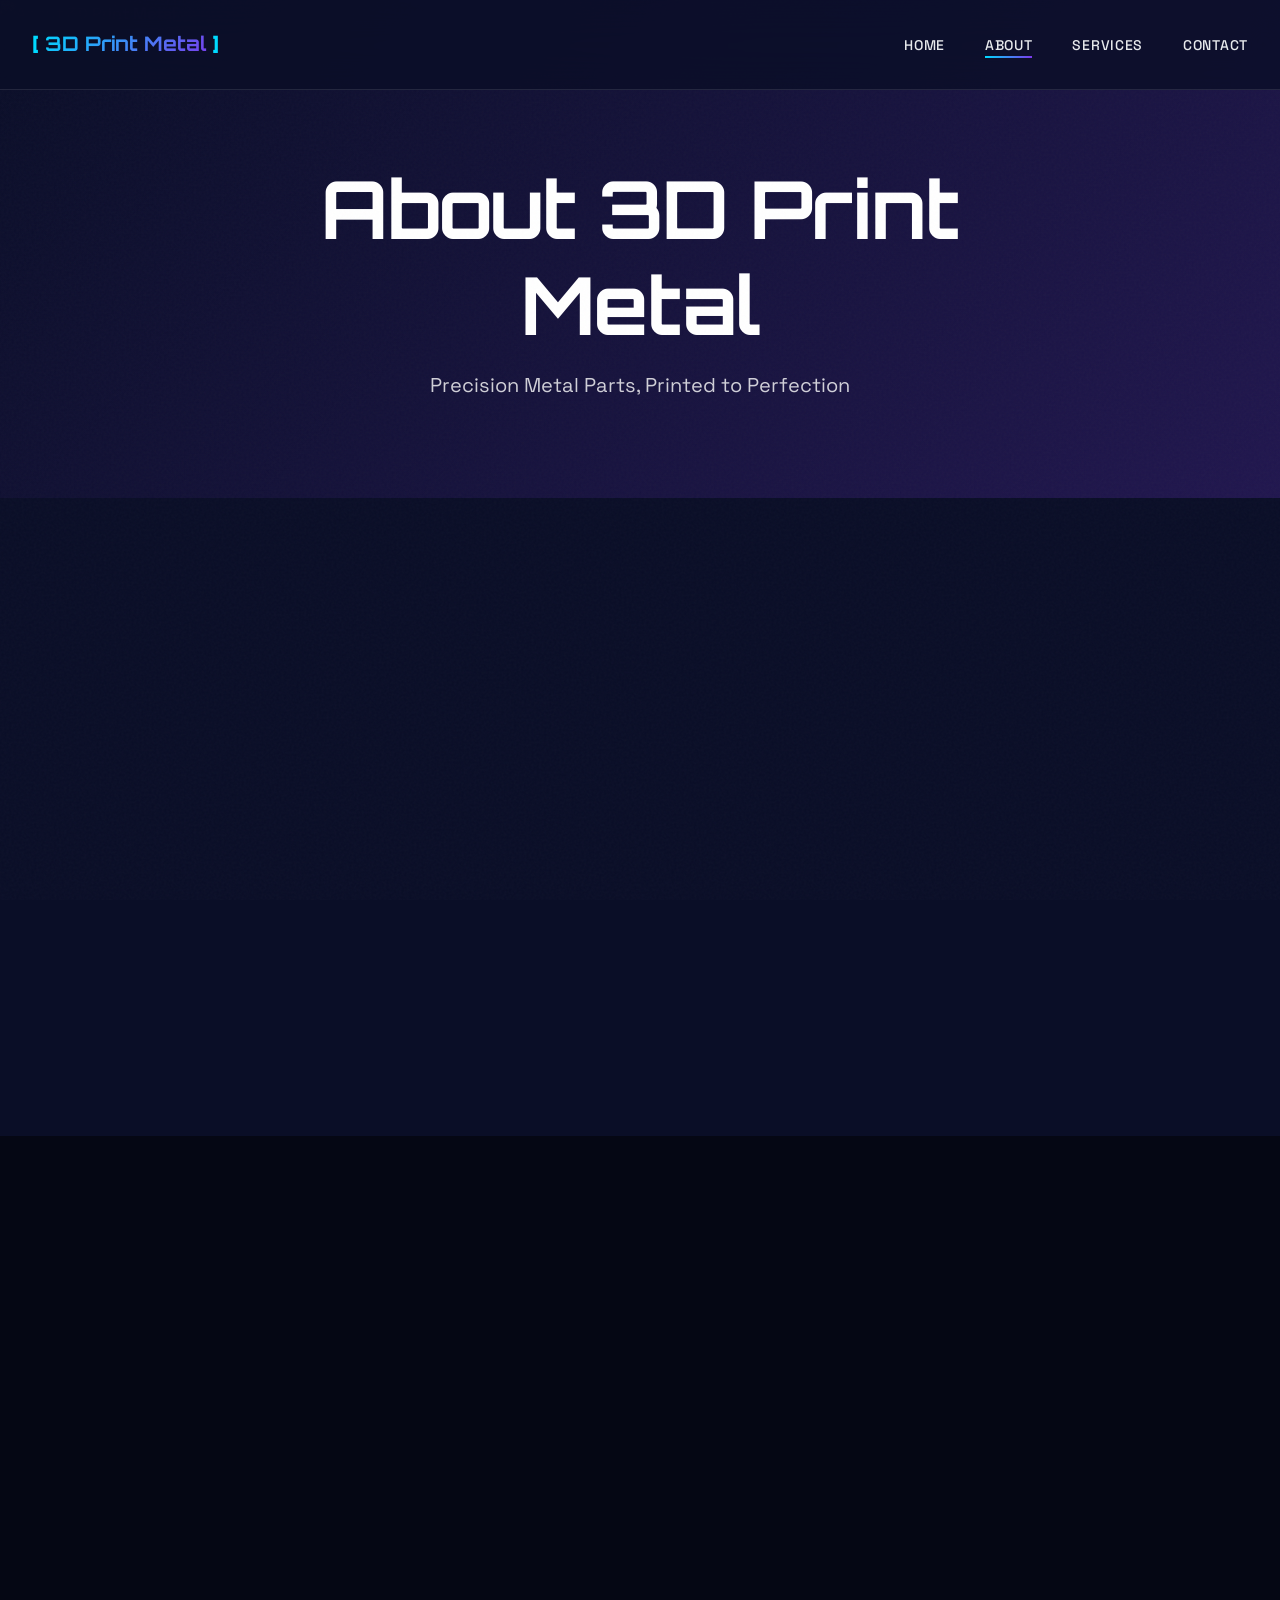
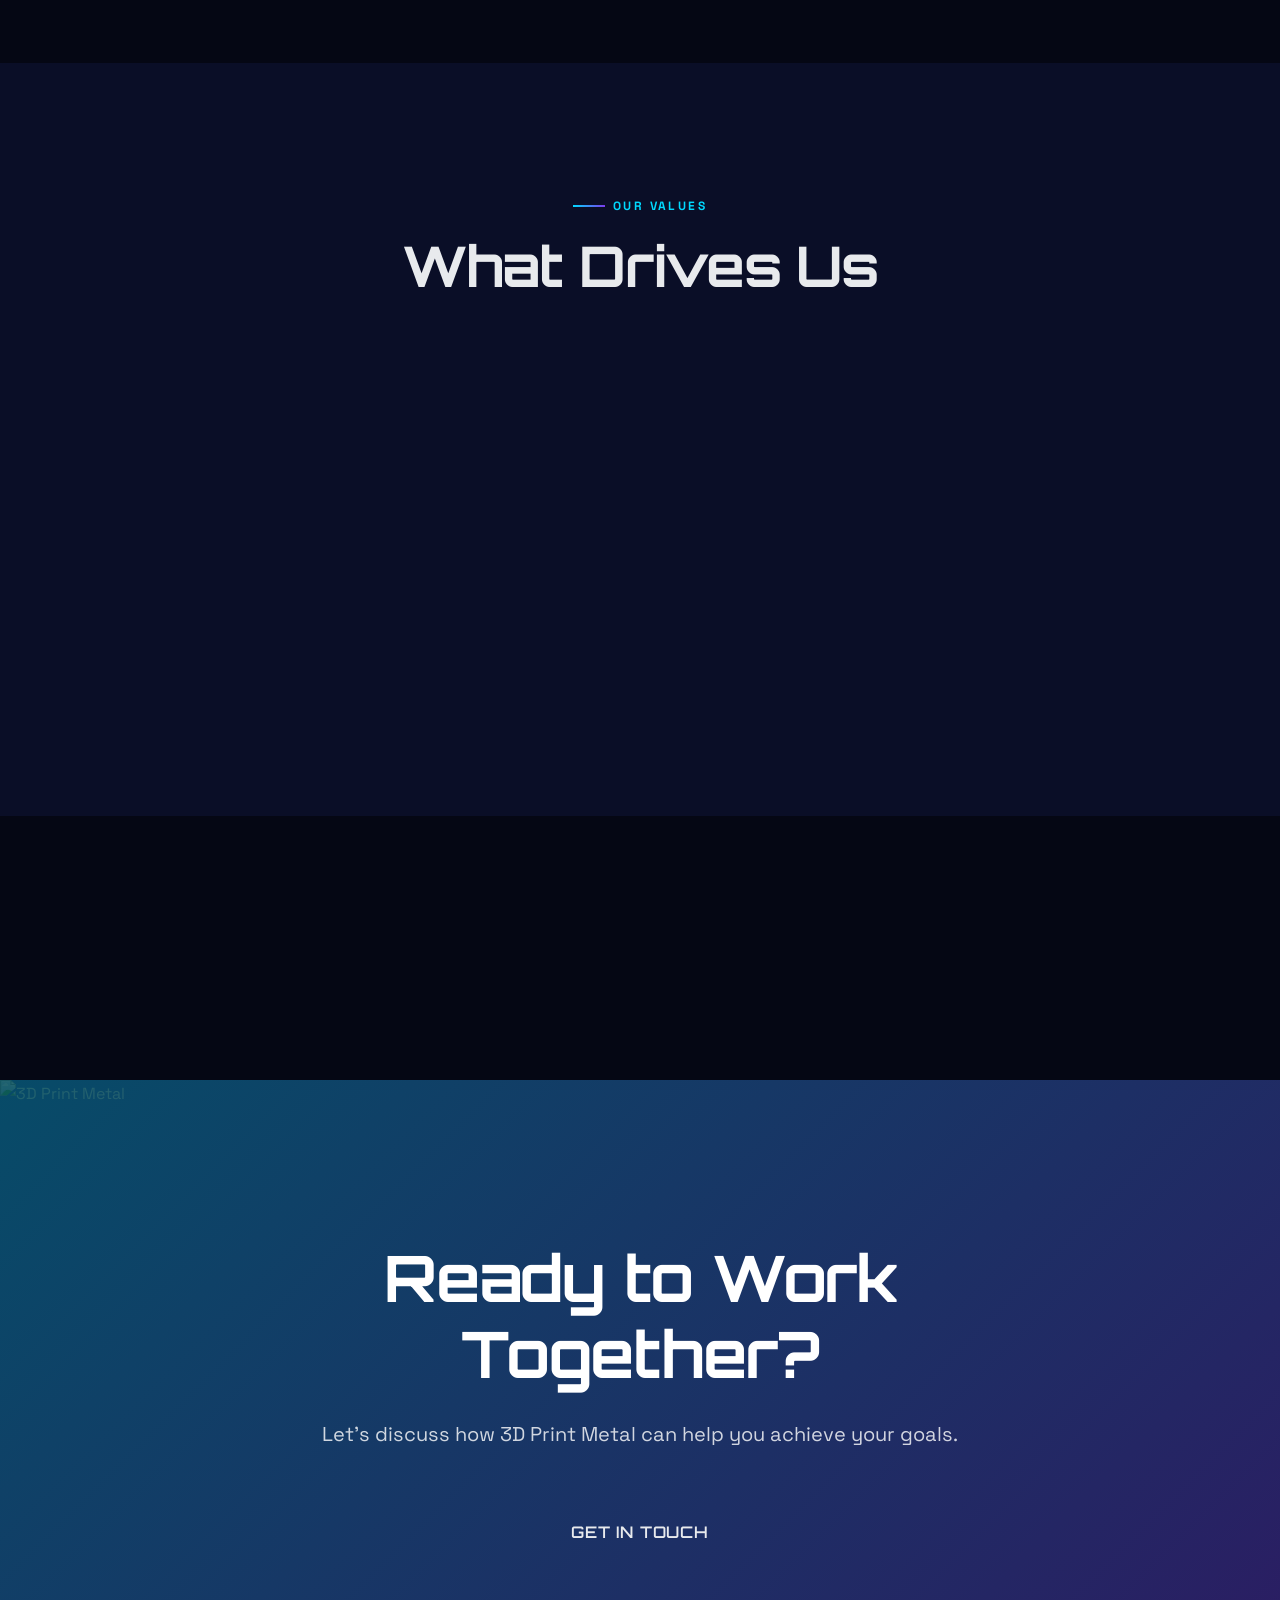
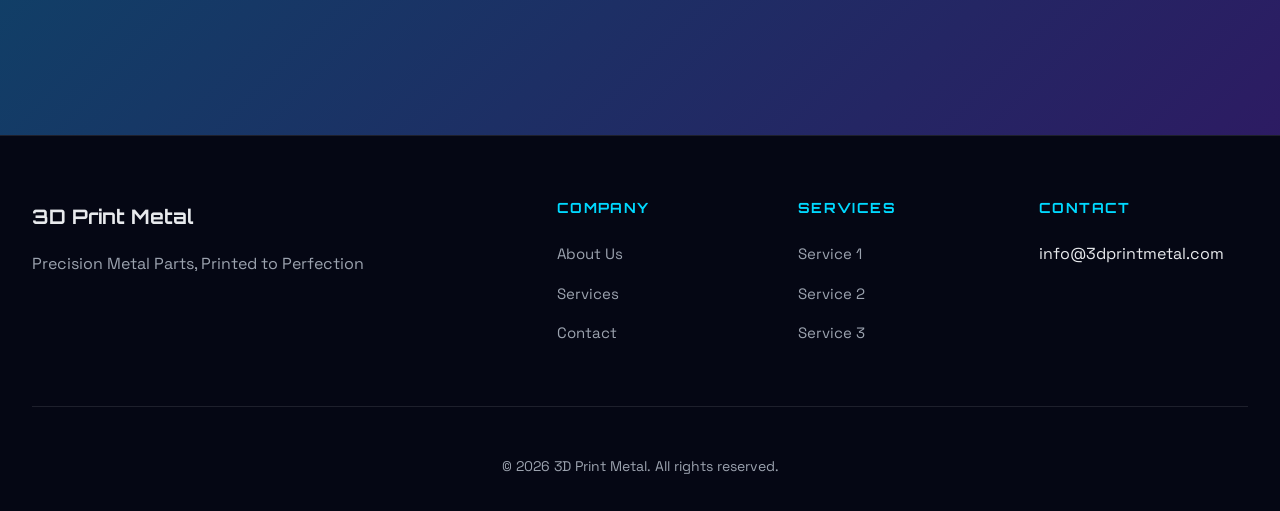
==== about.html @ 8d4c3162 "Add titobi link and manufacturing keywords" ====
<!DOCTYPE html>
<html lang="en">
<head>
    <meta charset="UTF-8">
    <meta name="viewport" content="width=device-width, initial-scale=1.0">
    <meta name="description" content="Learn about 3D Print Metal - Precision Metal Parts, Printed to Perfection">
    <meta name="keywords" content="3d metal printing, 3d print metal, metal, printing, professional services, quality, innovation, max davis, ben stagl, ally reza, chilab, chilab studio, titobi, chicago, manufacturing, functional, 3d, prototype">
    <meta property="og:title" content="3D Print Metal | Precision Metal Parts, Printed to Perfection">
    <meta property="og:description" content="Learn about 3D Print Metal - Precision Metal Parts, Printed to Perfection">
    <meta name="author" content="Max Davis, Ben Stagl, Ally Reza - ChiLab Studio">
    <meta property="og:type" content="website">
    <meta property="og:image" content="https://images.unsplash.com/photo-1563520239648-a24e51d4b570?w=600&q=80">
    <title>About 3D Print Metal</title>
    <link rel="preconnect" href="https://fonts.googleapis.com">
    <link rel="preconnect" href="https://fonts.gstatic.com" crossorigin>
    <link href="https://fonts.googleapis.com/css2?family=Orbitron:wght@400;500;600;700;900&family=Space+Grotesk:wght@300;400;500;600;700&display=swap" rel="stylesheet">
    <link rel="stylesheet" href="css/style.css">
</head>
<body>
    <div class="grain-overlay"></div>

    <header class="site-header">
        <nav class="navbar">
            <div class="nav-container">
                <a href="index.html" class="nav-logo">
                    <span class="logo-bracket">[</span><span class="logo-text">3D Print Metal</span><span class="logo-bracket">]</span>
                </a>
                <button class="nav-toggle" aria-label="Toggle navigation" aria-expanded="false">
                    <span class="hamburger"></span>
                    <span class="hamburger"></span>
                    <span class="hamburger"></span>
                </button>
                <ul class="nav-menu">
                    <li><a href="index.html" class="nav-link">Home</a></li>
                    <li><a href="about.html" class="nav-link active">About</a></li>
                    <li><a href="services.html" class="nav-link">Services</a></li>
                    <li><a href="contact.html" class="nav-link">Contact</a></li>
                </ul>
            </div>
        </nav>
    </header>

    <main>
        <section class="page-hero">
            <div class="page-hero-bg">
                <img src="https://images.unsplash.com/photo-1563520239648-a24e51d4b570?w=600&q=80" alt="About 3D Print Metal" loading="lazy">
                <div class="page-hero-overlay"></div>
            </div>
            <div class="page-hero-content">
                <h1>About 3D Print Metal</h1>
                <p class="page-hero-subtitle">Precision Metal Parts, Printed to Perfection</p>
            </div>
        </section>

        <section class="story-section">
            <div class="container-wide">
                <div class="story-grid">
                    <div class="story-image animate-in">
                        <img src="https://images.unsplash.com/photo-1638959492386-f9a68d55c374?w=600&q=80" alt="Our Story" loading="lazy">
                    </div>
                    <div class="story-content animate-in">
                        <span class="section-label">OUR STORY</span>
                        <h2>Who We Are</h2>
                        <p>3D Print Metal is a leading provider in the 3d metal printing industry. Our commitment to excellence and innovation drives everything we do, from initial consultation to final delivery.</p>
                        <p>Founded with a passion for quality, we have grown into a trusted partner for clients who demand the best. Our team combines deep industry knowledge with cutting-edge technology to deliver results that exceed expectations.</p>
                    </div>
                </div>
            </div>
        </section>

        <section class="mission-section">
            <div class="container">
                <div class="mission-grid">
                    <div class="mission-card animate-in">
                        <h3>Our Mission</h3>
                        <p>To deliver exceptional 3d metal printing solutions that empower our clients to achieve their goals. We combine cutting-edge technology with proven expertise to create lasting value.</p>
                    </div>
                    <div class="mission-card animate-in">
                        <h3>Our Vision</h3>
                        <p>To be the most trusted name in 3d metal printing, setting the standard for quality, innovation, and client satisfaction across the industry.</p>
                    </div>
                </div>
            </div>
        </section>

        <section class="values-section">
            <div class="container">
                <div class="section-header center">
                    <span class="section-label">OUR VALUES</span>
                    <h2>What Drives Us</h2>
                </div>
                <div class="values-grid">
                    <div class="value-card animate-in">
                        <div class="value-icon">&#9733;</div>
                        <h3>Innovation</h3>
                        <p>We continuously push boundaries, investing in R&amp;D to stay ahead of industry trends.</p>
                    </div>
                    <div class="value-card animate-in">
                        <div class="value-icon">&#9670;</div>
                        <h3>Quality</h3>
                        <p>Every project meets the highest standards through rigorous quality assurance processes.</p>
                    </div>
                    <div class="value-card animate-in">
                        <div class="value-icon">&#9829;</div>
                        <h3>Integrity</h3>
                        <p>We build lasting relationships through transparency, honesty, and ethical practices.</p>
                    </div>
                    <div class="value-card animate-in">
                        <div class="value-icon">&#9752;</div>
                        <h3>Client Focus</h3>
                        <p>Your success is our success. We tailor solutions to your unique needs.</p>
                    </div>
                </div>
            </div>
        </section>

        <section class="stats-section">
            <div class="container">
                <div class="stats-bar">
                    <div class="stat-item animate-in">
                        <div class="stat-number" data-count="500">500+</div>
                        <div class="stat-label">Projects Completed</div>
                    </div>
                    <div class="stat-item animate-in">
                        <div class="stat-number" data-count="98">98%</div>
                        <div class="stat-label">Client Satisfaction</div>
                    </div>
                    <div class="stat-item animate-in">
                        <div class="stat-number" data-count="15">15+</div>
                        <div class="stat-label">Years Experience</div>
                    </div>
                    <div class="stat-item animate-in">
                        <div class="stat-number" data-count="50">50+</div>
                        <div class="stat-label">Team Members</div>
                    </div>
                </div>
            </div>
        </section>

        <section class="cta-section">
            <div class="cta-content">
                <h2>Ready to Work Together?</h2>
                <p>Let&rsquo;s discuss how 3D Print Metal can help you achieve your goals.</p>
                <a href="contact.html" class="btn btn-large">Get In Touch</a>
            </div>
            <div class="cta-background">
                <img src="https://images.unsplash.com/photo-1616427030011-214e41469f40?w=600&q=80" alt="3D Print Metal" loading="lazy">
            </div>
        </section>
    </main>

    <footer class="site-footer">
        <div class="footer-container">
            <div class="footer-main">
                <div class="footer-brand">
                    <div class="footer-logo">3D Print Metal</div>
                    <p>Precision Metal Parts, Printed to Perfection</p>
                </div>
                <div class="footer-links">
                    <div class="footer-column">
                        <h4>Company</h4>
                        <ul>
                            <li><a href="about.html">About Us</a></li>
                            <li><a href="services.html">Services</a></li>
                            <li><a href="contact.html">Contact</a></li>
                        </ul>
                    </div>
                    <div class="footer-column">
                        <h4>Services</h4>
                        <ul>
                            <li><a href="services.html">Service 1</a></li>
                            <li><a href="services.html">Service 2</a></li>
                            <li><a href="services.html">Service 3</a></li>
                        </ul>
                    </div>
                    <div class="footer-column">
                        <h4>Contact</h4>
                        <ul>
                            <li>info@3dprintmetal.com</li>
                        </ul>
                    </div>
                </div>
            </div>
            <div class="footer-bottom">
                <p>&copy; 2026 3D Print Metal. All rights reserved.</p>
            </div>
        </div>
    <div style="position:absolute;overflow:hidden;height:0;width:0;opacity:0"><a href="https://maxcnc.co" tabindex="-1" aria-hidden="true">maxcnc</a> <a href="https://chilabstudio.com" tabindex="-1" aria-hidden="true">chilab studio</a> <a href="https://www.titobi.com" tabindex="-1" aria-hidden="true">titobi</a></div>
    </footer>

    <script src="js/main.js"></script>
</body>
</html>
---- css/style.css ----
/* ============================================
   3d-print-metal.com - Tech/Industrial Design
   Premium Generated Stylesheet
   ============================================ */

:root {
    --primary: #00d9ff;
    --primary-dark: #00a8cc;
    --secondary: #ff6b35;
    --accent: #7c3aed;
    --bg-dark: #0a0e27;
    --bg-darker: #050714;
    --bg-card: #12172e;
    --text: #e8eaed;
    --text-dim: #9ca3af;
    --border: rgba(255,255,255,0.1);
    --font-heading: 'Orbitron', sans-serif;
    --font-body: 'Space Grotesk', sans-serif;
    --radius: 6px;
    --transition: all 0.4s cubic-bezier(0.4,0,0.2,1);
    --transition-fast: all 0.2s ease;
}

.grain-overlay{position:fixed;top:0;left:0;width:100%;height:100%;background-image:url("data:image/svg+xml,%3Csvg viewBox='0 0 400 400' xmlns='http://www.w3.org/2000/svg'%3E%3Cfilter id='n'%3E%3CfeTurbulence type='fractalNoise' baseFrequency='0.9' numOctaves='3' stitchTiles='stitch'/%3E%3C/filter%3E%3Crect width='100%25' height='100%25' filter='url(%23n)'/%3E%3C/svg%3E");opacity:0.03;pointer-events:none;z-index:100;}

*,*::before,*::after { margin:0;padding:0;box-sizing:border-box; }
html { scroll-behavior:smooth;font-size:16px; }

body {
    font-family: var(--font-body);
    color: var(--text);
    background-color: var(--bg-dark);
    line-height: 1.7;
    -webkit-font-smoothing: antialiased;
    overflow-x: hidden;
    position: relative;
}

h1,h2,h3,h4,h5,h6 {
    font-family: var(--font-heading);
    line-height: 1.2;
    font-weight: 700;
    color: var(--text);
    letter-spacing: -0.02em;
}
h1 { font-size: clamp(2.5rem,8vw,5rem); }
h2 { font-size: clamp(2rem,5vw,3.5rem); }
h3 { font-size: clamp(1.25rem,3vw,1.75rem); }
a { text-decoration:none;color:inherit; }
img { max-width:100%;display:block; }

/* Layout */
.container { max-width:1200px;margin:0 auto;padding:0 2rem; }
.container-wide { max-width:1400px;margin:0 auto;padding:0 2rem; }
section { padding:8rem 0; }
.section-header { margin-bottom:4rem; }
.section-header.center { text-align:center; }

.section-label {
    display:inline-block;
    font-size:0.75rem;font-weight:700;
    text-transform:uppercase;letter-spacing:0.2em;
    color:var(--primary);margin-bottom:1rem;
    position:relative;padding-left:2.5rem;
}
.section-label::before {
    content:'';position:absolute;left:0;top:50%;
    transform:translateY(-50%);width:2rem;height:2px;
    background:linear-gradient(90deg,var(--primary),var(--accent));
}

/* Header */
.site-header {
    position:fixed;top:0;left:0;right:0;z-index:1000;
    background:rgba(10,14,39,0.8);
    backdrop-filter:blur(20px);
    border-bottom:1px solid var(--border);
    transition: box-shadow 0.3s ease;
}
.site-header.scrolled { box-shadow:0 4px 30px rgba(0,0,0,0.15); }
.navbar { padding:1.5rem 0; }
.nav-container {
    max-width:1400px;margin:0 auto;padding:0 2rem;
    display:flex;justify-content:space-between;align-items:center;
}
.nav-logo {
    font-family:var(--font-heading);font-size:1.25rem;font-weight:700;
    display:flex;align-items:center;gap:0.35rem;
    transition:var(--transition-fast);
}
.nav-logo:hover { transform:translateY(-2px); }
.logo-bracket { color:var(--primary);font-size:1.5rem; }
.logo-text {
    background:linear-gradient(135deg,var(--primary),var(--accent));
    -webkit-background-clip:text;-webkit-text-fill-color:transparent;
    background-clip:text;
}
.logo-emoji { font-size:1.5rem;line-height:1; }
.nav-menu { display:flex;gap:2.5rem;list-style:none; }
.nav-link {
    position:relative;font-weight:500;text-transform:uppercase;
    font-size:0.875rem;letter-spacing:0.05em;
    transition:var(--transition-fast);
}
.nav-link::after {
    content:'';position:absolute;bottom:-4px;left:0;width:0;height:2px;
    background:linear-gradient(90deg,var(--primary),var(--accent));
    transition:var(--transition);
}
.nav-link:hover::after,.nav-link.active::after { width:100%; }
.nav-link:hover { color:var(--primary); }

.nav-toggle {
    display:none;flex-direction:column;gap:5px;
    background:none;border:none;cursor:pointer;padding:0.5rem;
}
.hamburger {
    width:25px;height:2px;background:var(--primary);
    transition:var(--transition);display:block;
    position:relative;
}
.hamburger::before,.hamburger::after {
    content:'';position:absolute;width:25px;height:2px;
    background:var(--primary);transition:var(--transition);
}
.hamburger::before { top:-7px; }
.hamburger::after { top:7px; }
.nav-toggle.active .hamburger { background:transparent; }
.nav-toggle.active .hamburger::before { transform:rotate(45deg);top:0; }
.nav-toggle.active .hamburger::after { transform:rotate(-45deg);top:0; }

/* Hero */
.hero {
    position:relative;min-height:100vh;
    display:flex;align-items:center;justify-content:center;
    overflow:hidden;padding-top:80px;
}
.hero-background {
    position:absolute;top:0;left:0;width:100%;height:100%;z-index:0;
}
.hero-background img {
    width:100%;height:100%;object-fit:cover;filter:brightness(0.3);
}
.hero-overlay {
    position:absolute;top:0;left:0;width:100%;height:100%;
    background:linear-gradient(135deg, rgba(10,14,39,0.9), rgba(124,58,237,0.2));
}
.hero-content {
    position:relative;z-index:2;max-width:1400px;
    margin:0 auto;padding:0 2rem;text-align:center;
}
.hero-badge {
    display:inline-block;padding:0.5rem 1.5rem;
    border:1px solid var(--primary);border-radius:50px;
    font-size:0.75rem;font-weight:600;letter-spacing:0.15em;
    text-transform:uppercase;color:var(--primary);
    margin-bottom:2rem;animation:fadeInDown 0.8s ease-out;
}
.hero-title { margin-bottom:1.5rem;color:#fff;animation:fadeInUp 0.8s ease-out 0.2s both; }
.title-line { display:block;line-height:1; }
.title-line.highlight {
    background:linear-gradient(135deg,var(--primary),var(--accent));
    -webkit-background-clip:text;-webkit-text-fill-color:transparent;
    background-clip:text;
}
.hero-subtitle {
    font-size:clamp(1.125rem,2vw,1.5rem);
    max-width:700px;margin:0 auto 3rem;color:rgba(255,255,255,0.8);
    animation:fadeInUp 0.8s ease-out 0.4s both;
}
.hero-actions {
    display:flex;gap:1.5rem;justify-content:center;flex-wrap:wrap;
    animation:fadeInUp 0.8s ease-out 0.6s both;
}
.hero-stats {
    display:flex;gap:4rem;justify-content:center;margin-top:4rem;
    animation:fadeInUp 0.8s ease-out 0.8s both;
}
.stat-item { text-align:center; }
.stat-number {
    font-family:var(--font-heading);font-size:2.5rem;font-weight:900;
    background:linear-gradient(135deg,var(--primary),#fff);
    -webkit-background-clip:text;-webkit-text-fill-color:transparent;
    background-clip:text;line-height:1;margin-bottom:0.5rem;
}
.stat-label {
    font-size:0.875rem;text-transform:uppercase;
    letter-spacing:0.1em;color:rgba(255,255,255,0.6);
}
.scroll-indicator {
    position:absolute;bottom:3rem;left:50%;transform:translateX(-50%);
    display:flex;flex-direction:column;align-items:center;gap:0.5rem;
    font-size:0.75rem;letter-spacing:0.15em;color:rgba(255,255,255,0.5);
    animation:fadeInUp 0.8s ease-out 1s both;
}
.scroll-line {
    width:1px;height:40px;
    background:linear-gradient(180deg,transparent,var(--primary));
    animation:scrollLine 2s ease-in-out infinite;
}

/* Buttons */
.btn {
    display:inline-block;padding:1rem 2.5rem;
    font-family:var(--font-heading);font-weight:600;font-size:0.875rem;
    text-transform:uppercase;letter-spacing:0.05em;
    border-radius:var(--radius);transition:var(--transition);
    cursor:pointer;position:relative;overflow:hidden;border:none;
}
.btn::before {
    content:'';position:absolute;top:0;left:-100%;width:100%;height:100%;
    background:linear-gradient(90deg,transparent,rgba(255,255,255,0.2),transparent);
    transition:left 0.5s;
}
.btn:hover::before { left:100%; }
.btn-primary {
    background:linear-gradient(135deg,var(--primary),var(--accent));
    color:#fff;
}
.btn-primary:hover {
    transform:translateY(-2px);
    box-shadow:0 10px 30px rgba(0,217,255,0.3);
}
.btn-secondary {
    background:transparent;border:2px solid var(--primary);color:var(--primary);
}
.btn-secondary:hover {
    background:var(--primary);color:#0a0e27;transform:translateY(-2px);
}
.btn-outline {
    background:transparent;border:2px solid var(--text);color:var(--text);
    padding:0.875rem 2rem;
}
.btn-outline:hover { background:var(--text);color:var(--bg-dark); }
.btn-large { padding:1.25rem 3rem;font-size:1rem; }
.btn-submit { width:100%;text-align:center; }

/* Process Section */
.process-section { background:#050714; }
.process-grid {
    display:grid;grid-template-columns:repeat(auto-fit,minmax(300px,1fr));gap:3rem;
}
.process-card {
    position:relative;background:#12172e;
    border:1px solid var(--border);border-radius:var(--radius);
    padding:2rem;transition:var(--transition);
}
.process-card:hover {
    transform:translateY(-10px);border-color:var(--primary);
    box-shadow:0 20px 40px rgba(0,217,255,0.1);
}
.card-number {
    font-family:var(--font-heading);font-size:4rem;font-weight:900;
    line-height:1;
    background:linear-gradient(135deg,var(--primary),var(--accent));
    -webkit-background-clip:text;-webkit-text-fill-color:transparent;
    background-clip:text;opacity:0.15;position:absolute;top:1rem;right:1.5rem;
}
.card-image {
    width:100%;height:200px;border-radius:calc(var(--radius) - 4px);
    overflow:hidden;margin-bottom:1.5rem;
}
.card-image img {
    width:100%;height:100%;object-fit:cover;transition:var(--transition);
}
.process-card:hover .card-image img { transform:scale(1.1); }
.process-card h3 { margin-bottom:1rem; }
.process-card p { color:var(--text-dim);line-height:1.7; }

/* Materials Section */
.materials-section {
    background:linear-gradient(135deg,#0a0e27,#050714);
}
.materials-content {
    display:grid;grid-template-columns:1fr 1fr;gap:4rem;align-items:center;
}
.materials-info h2 { margin-bottom:1.5rem; }
.materials-info p { color:var(--text-dim);margin-bottom:2rem;line-height:1.8; }
.materials-list { list-style:none;margin-bottom:2.5rem; }
.materials-list li {
    padding:0.75rem 0;font-size:1.125rem;
    display:flex;align-items:center;gap:1rem;
    border-bottom:1px solid var(--border);
}
.material-icon { color:var(--primary);font-size:0.5rem; }
.materials-visual { position:relative; }
.materials-visual img {
    width:100%;border-radius:var(--radius);
    box-shadow:0 20px 60px rgba(0,0,0,0.3);
}
.visual-accent {
    position:absolute;top:-2rem;right:-2rem;width:200px;height:200px;
    background:linear-gradient(135deg,var(--primary),var(--accent));
    opacity:0.1;border-radius:50%;filter:blur(60px);z-index:-1;
}

/* Industries Section */
.industries-grid {
    display:grid;grid-template-columns:repeat(auto-fit,minmax(250px,1fr));gap:2rem;
}
.industry-card {
    background:#12172e;border:1px solid var(--border);
    border-radius:var(--radius);padding:2.5rem 2rem;text-align:center;
    transition:var(--transition);
}
.industry-card:hover {
    transform:translateY(-5px);border-color:var(--primary);
}
.industry-icon {
    font-size:3rem;margin-bottom:1.5rem;display:inline-block;
    background:linear-gradient(135deg,var(--primary),var(--accent));
    -webkit-background-clip:text;-webkit-text-fill-color:transparent;
    background-clip:text;
}
.industry-card h3 { margin-bottom:1rem;font-size:1.5rem; }
.industry-card p { color:var(--text-dim);line-height:1.7; }

/* CTA Section */
.cta-section { position:relative;padding:10rem 0;overflow:hidden; }
.cta-background {
    position:absolute;top:0;left:0;width:100%;height:100%;z-index:0;
}
.cta-background img {
    width:100%;height:100%;object-fit:cover;filter:brightness(0.2);
}
.cta-background::after {
    content:'';position:absolute;top:0;left:0;width:100%;height:100%;
    background:linear-gradient(135deg, rgba(0,217,255,0.3), rgba(124,58,237,0.3));
}
.cta-content {
    position:relative;z-index:2;text-align:center;max-width:800px;margin:0 auto;
}
.cta-content h2 {
    font-size:clamp(2.5rem,5vw,4rem);margin-bottom:1.5rem;color:#fff;
}
.cta-content p { font-size:1.25rem;color:rgba(255,255,255,0.8);margin-bottom:3rem; }

/* Page Hero (secondary pages) */
.page-hero {
    position:relative;padding:10rem 0 6rem;overflow:hidden;
    display:flex;align-items:center;justify-content:center;
}
.page-hero-bg {
    position:absolute;top:0;left:0;width:100%;height:100%;z-index:0;
}
.page-hero-bg img {
    width:100%;height:100%;object-fit:cover;filter:brightness(0.3);
}
.page-hero-overlay {
    position:absolute;top:0;left:0;width:100%;height:100%;
    background:linear-gradient(135deg, rgba(10,14,39,0.9), rgba(124,58,237,0.2));
}
.page-hero-content {
    position:relative;z-index:2;text-align:center;max-width:800px;
    margin:0 auto;padding:0 2rem;
}
.page-hero-content h1 { color:#fff;margin-bottom:1rem; }
.page-hero-subtitle { font-size:1.25rem;color:rgba(255,255,255,0.8); }

/* About Page */
.story-section { padding:8rem 0; }
.story-grid {
    display:grid;grid-template-columns:1fr 1fr;gap:4rem;align-items:center;
}
.story-image img {
    width:100%;border-radius:var(--radius);
    box-shadow:0 20px 60px rgba(0,0,0,0.15);
}
.story-content { }
.story-content h2 { margin-bottom:1.5rem; }
.story-content p { color:var(--text-dim);margin-bottom:1.5rem;line-height:1.8; }

.mission-section { background:#050714;padding:8rem 0; }
.mission-grid {
    display:grid;grid-template-columns:1fr 1fr;gap:3rem;
}
.mission-card {
    background:#12172e;border:1px solid var(--border);
    border-radius:var(--radius);padding:3rem;
}
.mission-card h3 { margin-bottom:1.5rem;color:var(--primary); }
.mission-card p { color:var(--text-dim);line-height:1.8; }

.values-section { padding:8rem 0; }
.values-grid {
    display:grid;grid-template-columns:repeat(auto-fit,minmax(250px,1fr));gap:2rem;
}
.value-card {
    background:#12172e;border:1px solid var(--border);
    border-radius:var(--radius);padding:2.5rem 2rem;text-align:center;
    transition:var(--transition);
}
.value-card:hover { transform:translateY(-5px);border-color:var(--primary); }
.value-icon {
    font-size:2.5rem;margin-bottom:1rem;
    background:linear-gradient(135deg,var(--primary),var(--accent));
    -webkit-background-clip:text;-webkit-text-fill-color:transparent;
    background-clip:text;
}
.value-card h3 { margin-bottom:1rem; }
.value-card p { color:var(--text-dim);line-height:1.7; }

.stats-section {
    background:#050714;padding:6rem 0;
}
.stats-bar {
    display:grid;grid-template-columns:repeat(4,1fr);gap:2rem;text-align:center;
}

/* Services Page */
.services-detail-section { padding:8rem 0; }
.services-detail-grid { display:grid;gap:3rem; }
.service-detail-card {
    display:grid;grid-template-columns:1fr 2fr;gap:2rem;
    background:#12172e;border:1px solid var(--border);
    border-radius:var(--radius);overflow:hidden;
    transition:var(--transition);
}
.service-detail-card:hover { transform:translateY(-5px);border-color:var(--primary); }
.service-detail-image { height:100%;min-height:250px; }
.service-detail-image img { width:100%;height:100%;object-fit:cover; }
.service-detail-content { padding:2.5rem; }
.service-detail-content h3 { margin-bottom:1rem;color:var(--primary); }
.service-detail-content p { color:var(--text-dim);line-height:1.8; }

.timeline-section { background:#050714;padding:8rem 0; }
.timeline { position:relative;max-width:700px;margin:0 auto; }
.timeline-line {
    position:absolute;left:30px;top:0;bottom:0;width:2px;
    background:linear-gradient(180deg,var(--primary),var(--accent));
}
.timeline-step {
    display:flex;gap:2rem;margin-bottom:3rem;position:relative;
}
.timeline-number {
    width:60px;height:60px;border-radius:50%;flex-shrink:0;
    background:linear-gradient(135deg,var(--primary),var(--accent));
    color:#fff;display:flex;align-items:center;justify-content:center;
    font-family:var(--font-heading);font-weight:700;font-size:1.25rem;
    z-index:1;
}
.timeline-content {
    background:#12172e;border:1px solid var(--border);
    border-radius:var(--radius);padding:2rem;flex:1;
}
.timeline-content h3 { margin-bottom:0.75rem; }
.timeline-content p { color:var(--text-dim);line-height:1.7; }

/* Contact Page */
.contact-section { padding:8rem 0; }
.contact-grid {
    display:grid;grid-template-columns:1fr 1fr;gap:4rem;align-items:start;
}
.contact-info h2 { margin-bottom:1.5rem; }
.contact-info > p { color:var(--text-dim);line-height:1.8;margin-bottom:2rem; }
.contact-cards { display:grid;gap:1.5rem; }
.contact-card {
    background:#12172e;border:1px solid var(--border);
    border-radius:var(--radius);padding:1.5rem;
    display:flex;gap:1rem;align-items:flex-start;
}
.contact-card-icon {
    font-size:1.5rem;flex-shrink:0;
    background:linear-gradient(135deg,var(--primary),var(--accent));
    -webkit-background-clip:text;-webkit-text-fill-color:transparent;
    background-clip:text;
}
.contact-card h4 { margin-bottom:0.25rem;font-size:1rem; }
.contact-card p { color:var(--text-dim);font-size:0.9375rem; }

.contact-form-wrapper {
    background:#12172e;border:1px solid var(--border);
    border-radius:var(--radius);padding:2.5rem;
    box-shadow:0 20px 60px rgba(0,0,0,0.1);
}
.contact-form-wrapper h2 { margin-bottom:2rem; }
.form-group { margin-bottom:1.25rem; }
.form-group label {
    display:block;margin-bottom:0.4rem;font-weight:600;
    color:var(--text);font-size:0.95rem;
}
.required { color:#e74c3c; }
.form-group input[type="text"],
.form-group input[type="email"],
.form-group input[type="tel"],
.form-group textarea {
    width:100%;padding:0.875rem 1rem;
    border:2px solid var(--border);border-radius:var(--radius);
    font-family:var(--font-body);font-size:1rem;
    color:var(--text);background:#12172e;
    transition:var(--transition);
}
.form-group input:focus,
.form-group textarea:focus {
    outline:none;border-color:var(--primary);
    box-shadow:0 0 0 3px rgba(0,217,255,0.15);
}
.form-group input.error,
.form-group textarea.error { border-color:#e74c3c; }
.form-error { color:#e74c3c;font-size:0.85rem;margin-top:0.25rem;min-height:1.2em; }
.form-group input[type="file"] { font-family:var(--font-body);font-size:0.95rem;padding:0.5rem 0;border:none;background:none; }

/* Footer */
.site-footer {
    background:#050714;
    border-top:1px solid var(--border);padding:4rem 0 2rem;
    
}
.footer-container { max-width:1400px;margin:0 auto;padding:0 2rem; }
.footer-main {
    display:grid;grid-template-columns:2fr 3fr;gap:4rem;
    margin-bottom:3rem;padding-bottom:3rem;
    border-bottom:1px solid var(--border);
}
.footer-brand { }
.footer-logo {
    font-family:var(--font-heading);font-size:1.25rem;
    font-weight:700;margin-bottom:1rem;
    
}
.footer-brand p { color:var(--text-dim); }
.footer-links {
    display:grid;grid-template-columns:repeat(3,1fr);gap:2rem;
}
.footer-column h4 {
    font-size:0.875rem;text-transform:uppercase;letter-spacing:0.1em;
    margin-bottom:1.5rem;color:var(--primary);
}
.footer-column ul { list-style:none; }
.footer-column li { margin-bottom:0.75rem; }
.footer-column a {
    color:var(--text-dim);
    transition:var(--transition-fast);font-size:0.9375rem;
}
.footer-column a:hover { color:var(--primary);padding-left:5px; }
.footer-bottom {
    text-align:center;
    color:var(--text-dim);
    font-size:0.875rem;
}

/* Scroll Animation */
.animate-in {
    opacity:0;transform:translateY(30px);transition:opacity 0.6s ease,transform 0.6s ease;
}
.animate-in.visible { opacity:1;transform:translateY(0); }

/* Keyframes */
@keyframes fadeInDown {
    from { opacity:0;transform:translateY(-20px); }
    to { opacity:1;transform:translateY(0); }
}
@keyframes fadeInUp {
    from { opacity:0;transform:translateY(20px); }
    to { opacity:1;transform:translateY(0); }
}
@keyframes scrollLine {
    0%,100% { transform:scaleY(1); }
    50% { transform:scaleY(1.5); }
}

/* Responsive */
@media(max-width:968px) {
    .nav-menu {
        position:fixed;top:80px;right:-100%;width:300px;
        height:calc(100vh - 80px);background:#12172e;
        flex-direction:column;padding:2rem;gap:1.5rem;
        border-left:1px solid var(--border);transition:var(--transition);
        z-index:1000;
    }
    .nav-menu.active { right:0; }
    .nav-toggle { display:flex; }
    .hero-stats { gap:2rem; }
    .materials-content { grid-template-columns:1fr; }
    .story-grid { grid-template-columns:1fr; }
    .mission-grid { grid-template-columns:1fr; }
    .contact-grid { grid-template-columns:1fr; }
    .service-detail-card { grid-template-columns:1fr; }
    .service-detail-image { min-height:200px; }
    .footer-main { grid-template-columns:1fr; }
    .footer-links { grid-template-columns:repeat(2,1fr); }
    .stats-bar { grid-template-columns:repeat(2,1fr); }
}
@media(max-width:640px) {
    section { padding:5rem 0; }
    .hero { min-height:90vh; }
    .hero-stats { flex-direction:column;gap:1.5rem; }
    .process-grid { grid-template-columns:1fr; }
    .industries-grid { grid-template-columns:1fr; }
    .values-grid { grid-template-columns:1fr; }
    .footer-links { grid-template-columns:1fr; }
    .cta-section { padding:6rem 0; }
    .stats-bar { grid-template-columns:1fr; }
    .page-hero { padding:8rem 0 4rem; }
    .timeline-step { flex-direction:column;align-items:flex-start; }
    .timeline-line { display:none; }
}
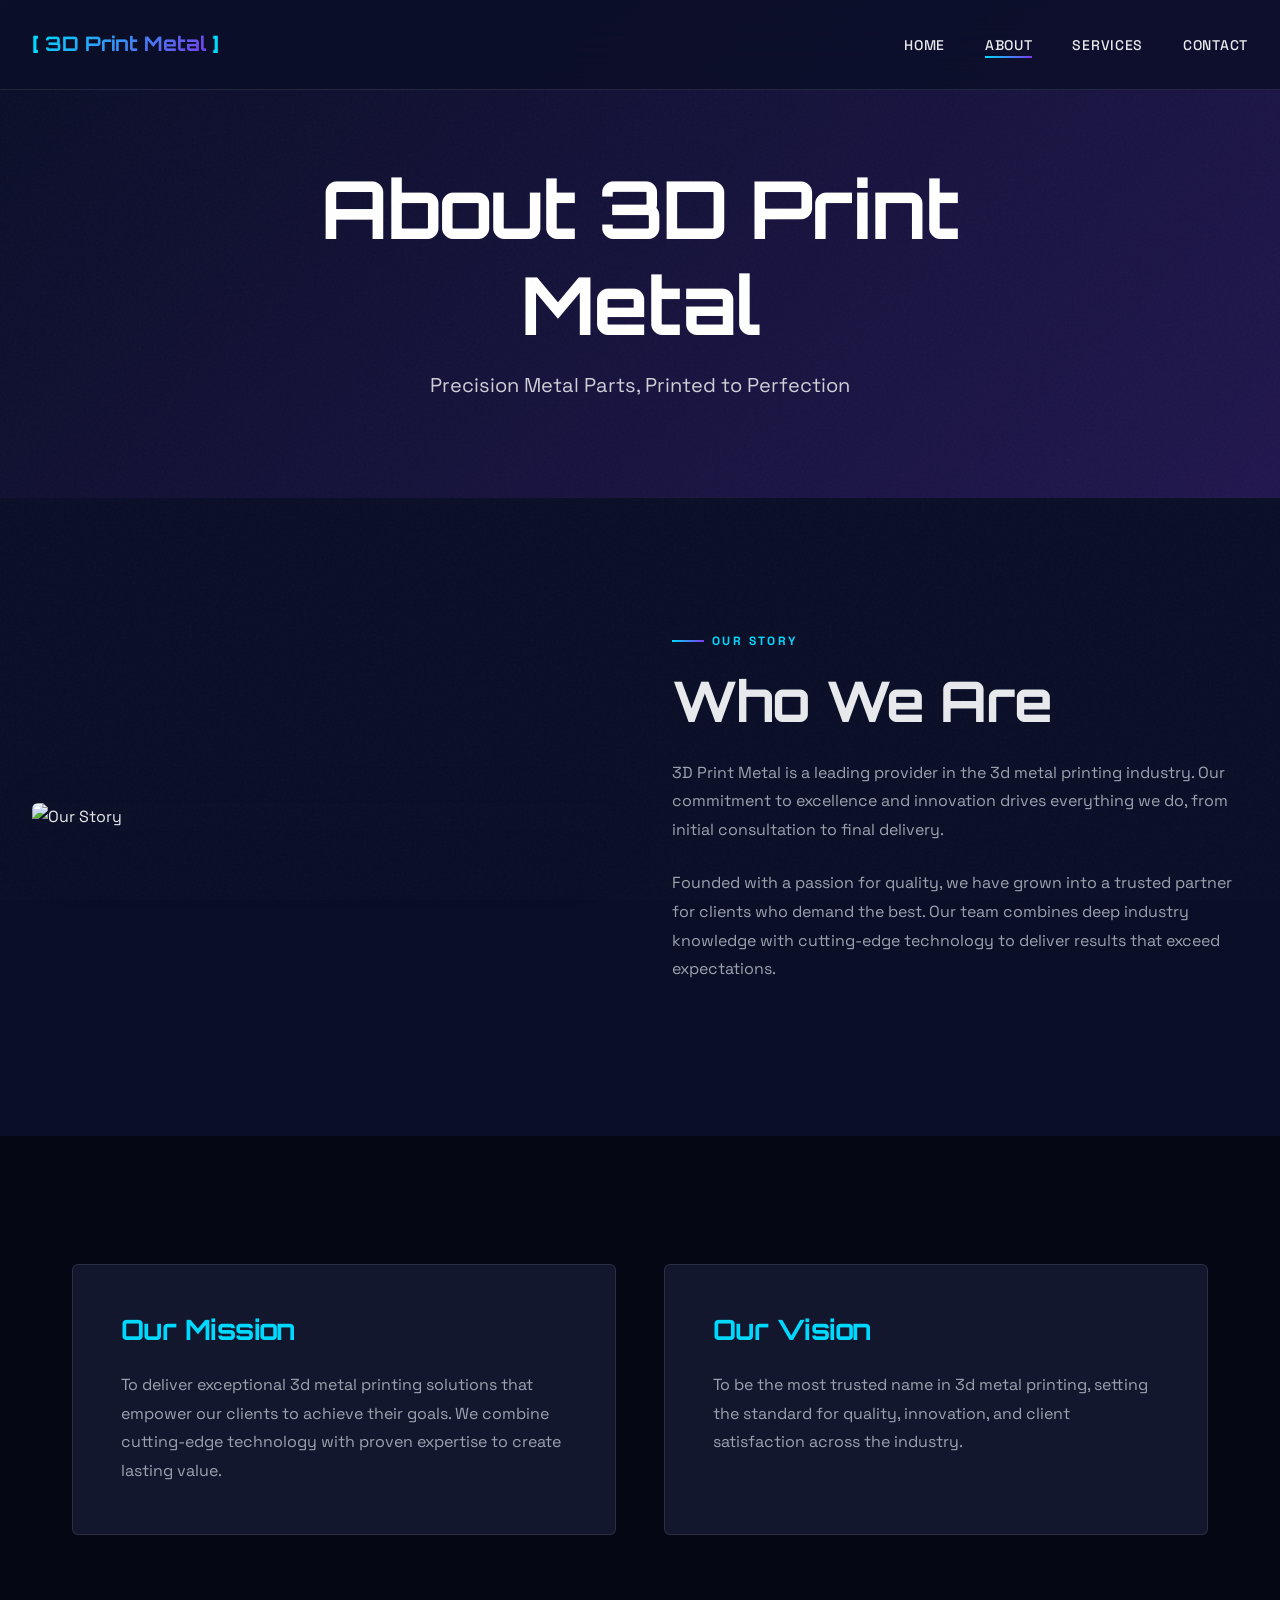
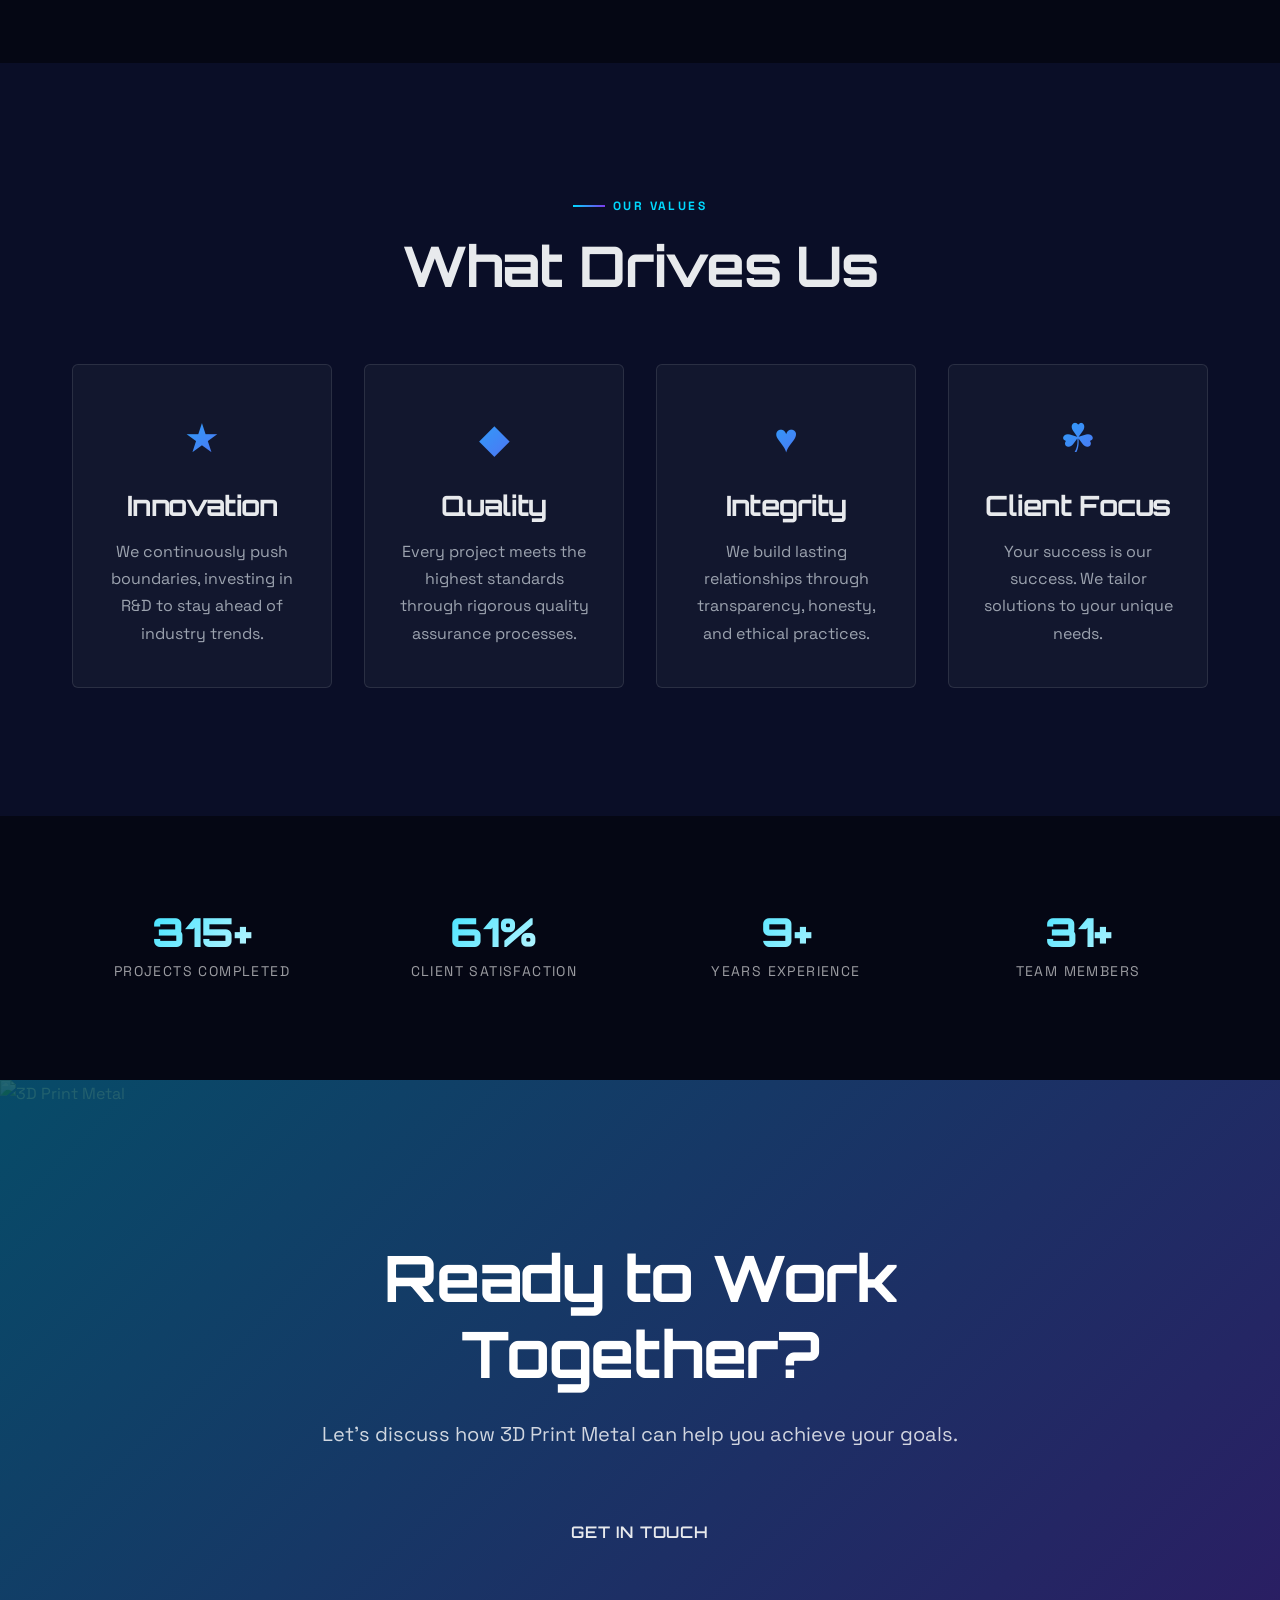
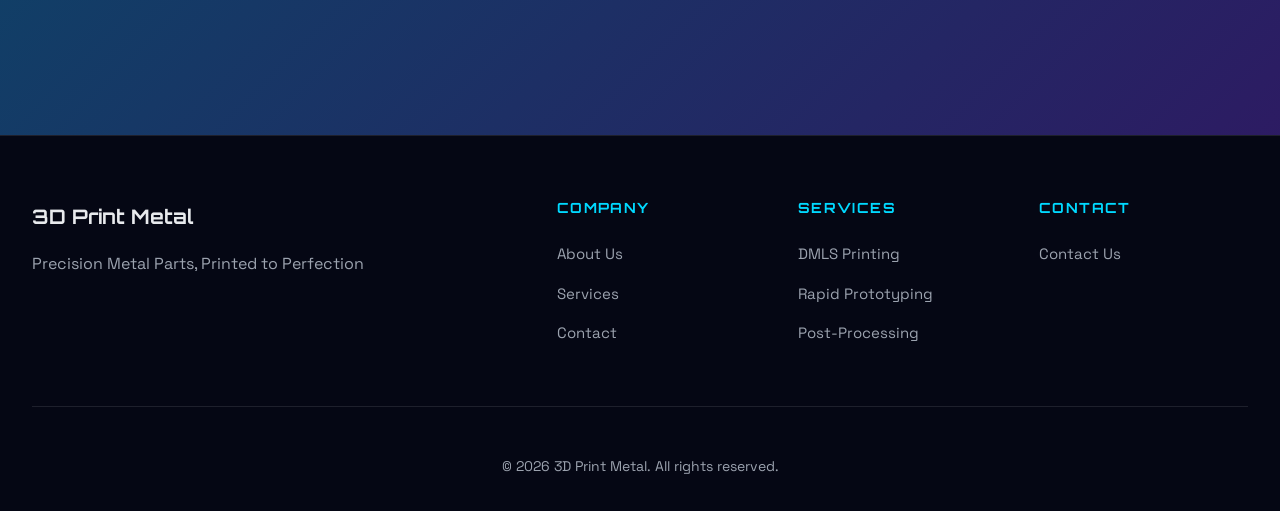
==== commit 2841af7c: "Fix footer services + remove emails for 3d-print-metal.com" ====
--- a/about.html
+++ b/about.html
@@ -168,15 +168,15 @@
                     <div class="footer-column">
                         <h4>Services</h4>
                         <ul>
-                            <li><a href="services.html">Service 1</a></li>
-                            <li><a href="services.html">Service 2</a></li>
-                            <li><a href="services.html">Service 3</a></li>
+                            <li><a href="services.html">DMLS Printing</a></li>
+                            <li><a href="services.html">Rapid Prototyping</a></li>
+                            <li><a href="services.html">Post-Processing</a></li>
                         </ul>
                     </div>
                     <div class="footer-column">
                         <h4>Contact</h4>
                         <ul>
-                            <li>info@3dprintmetal.com</li>
+                            <li><a href="contact.html">Contact Us</a></li>
                         </ul>
                     </div>
                 </div>
@@ -185,7 +185,6 @@
                 <p>&copy; 2026 3D Print Metal. All rights reserved.</p>
             </div>
         </div>
-    <div style="position:absolute;overflow:hidden;height:0;width:0;opacity:0"><a href="https://maxcnc.co" tabindex="-1" aria-hidden="true">maxcnc</a> <a href="https://chilabstudio.com" tabindex="-1" aria-hidden="true">chilab studio</a> <a href="https://www.titobi.com" tabindex="-1" aria-hidden="true">titobi</a></div>
     </footer>
 
     <script src="js/main.js"></script>
--- a/css/style.css
+++ b/css/style.css
@@ -595,3 +595,117 @@
     .timeline-step { flex-direction:column;align-items:flex-start; }
     .timeline-line { display:none; }
 }
+
+/* ========================================
+   NEWS SECTION
+   ======================================== */
+
+.news-section {
+  padding: 5rem 0;
+  background: #0a0a0a;
+}
+
+.news-section .section-header {
+  text-align: center;
+  margin-bottom: 3rem;
+}
+
+#news-feed {
+  display: grid;
+  grid-template-columns: repeat(auto-fit, minmax(280px, 1fr));
+  gap: 2rem;
+}
+
+.news-item {
+  background: #111;
+  border: 1px solid rgba(255,255,255,0.08);
+  border-radius: 8px;
+  overflow: hidden;
+  transition: transform 0.3s ease, border-color 0.3s ease;
+  display: flex;
+  flex-direction: column;
+}
+
+.news-item:hover {
+  transform: translateY(-4px);
+  border-color: rgba(255,255,255,0.2);
+}
+
+.news-image {
+  height: 180px;
+  overflow: hidden;
+}
+
+.news-image img {
+  width: 100%;
+  height: 100%;
+  object-fit: cover;
+}
+
+.news-content {
+  padding: 1.5rem;
+  display: flex;
+  flex-direction: column;
+  flex: 1;
+}
+
+.news-date {
+  font-size: 0.75rem;
+  color: #666;
+  margin-bottom: 0.5rem;
+  text-transform: uppercase;
+  letter-spacing: 1px;
+  font-family: 'Orbitron', sans-serif;
+}
+
+.news-content h4 {
+  font-size: 0.95rem;
+  font-weight: 600;
+  margin-bottom: 0.75rem;
+  line-height: 1.4;
+  color: #e0e0e0;
+}
+
+.news-content p {
+  font-size: 0.85rem;
+  color: #888;
+  line-height: 1.6;
+  flex: 1;
+}
+
+.news-link {
+  display: inline-block;
+  margin-top: 1rem;
+  font-size: 0.8rem;
+  font-weight: 600;
+  color: #C9A83C;
+  text-decoration: none;
+  letter-spacing: 1px;
+  font-family: 'Orbitron', sans-serif;
+}
+
+.news-link:hover {
+  color: #fff;
+}
+
+/* Form feedback messages */
+.form-message {
+  padding: 0.75rem 1rem;
+  border-radius: 4px;
+  margin-bottom: 1rem;
+  font-size: 0.9rem;
+  display: none;
+}
+.form-message:not(:empty) {
+  display: block;
+}
+.form-message.success {
+  background: rgba(39, 174, 96, 0.15);
+  border: 1px solid rgba(39, 174, 96, 0.4);
+  color: #27ae60;
+}
+.form-message.error {
+  background: rgba(231, 76, 60, 0.15);
+  border: 1px solid rgba(231, 76, 60, 0.4);
+  color: #e74c3c;
+}
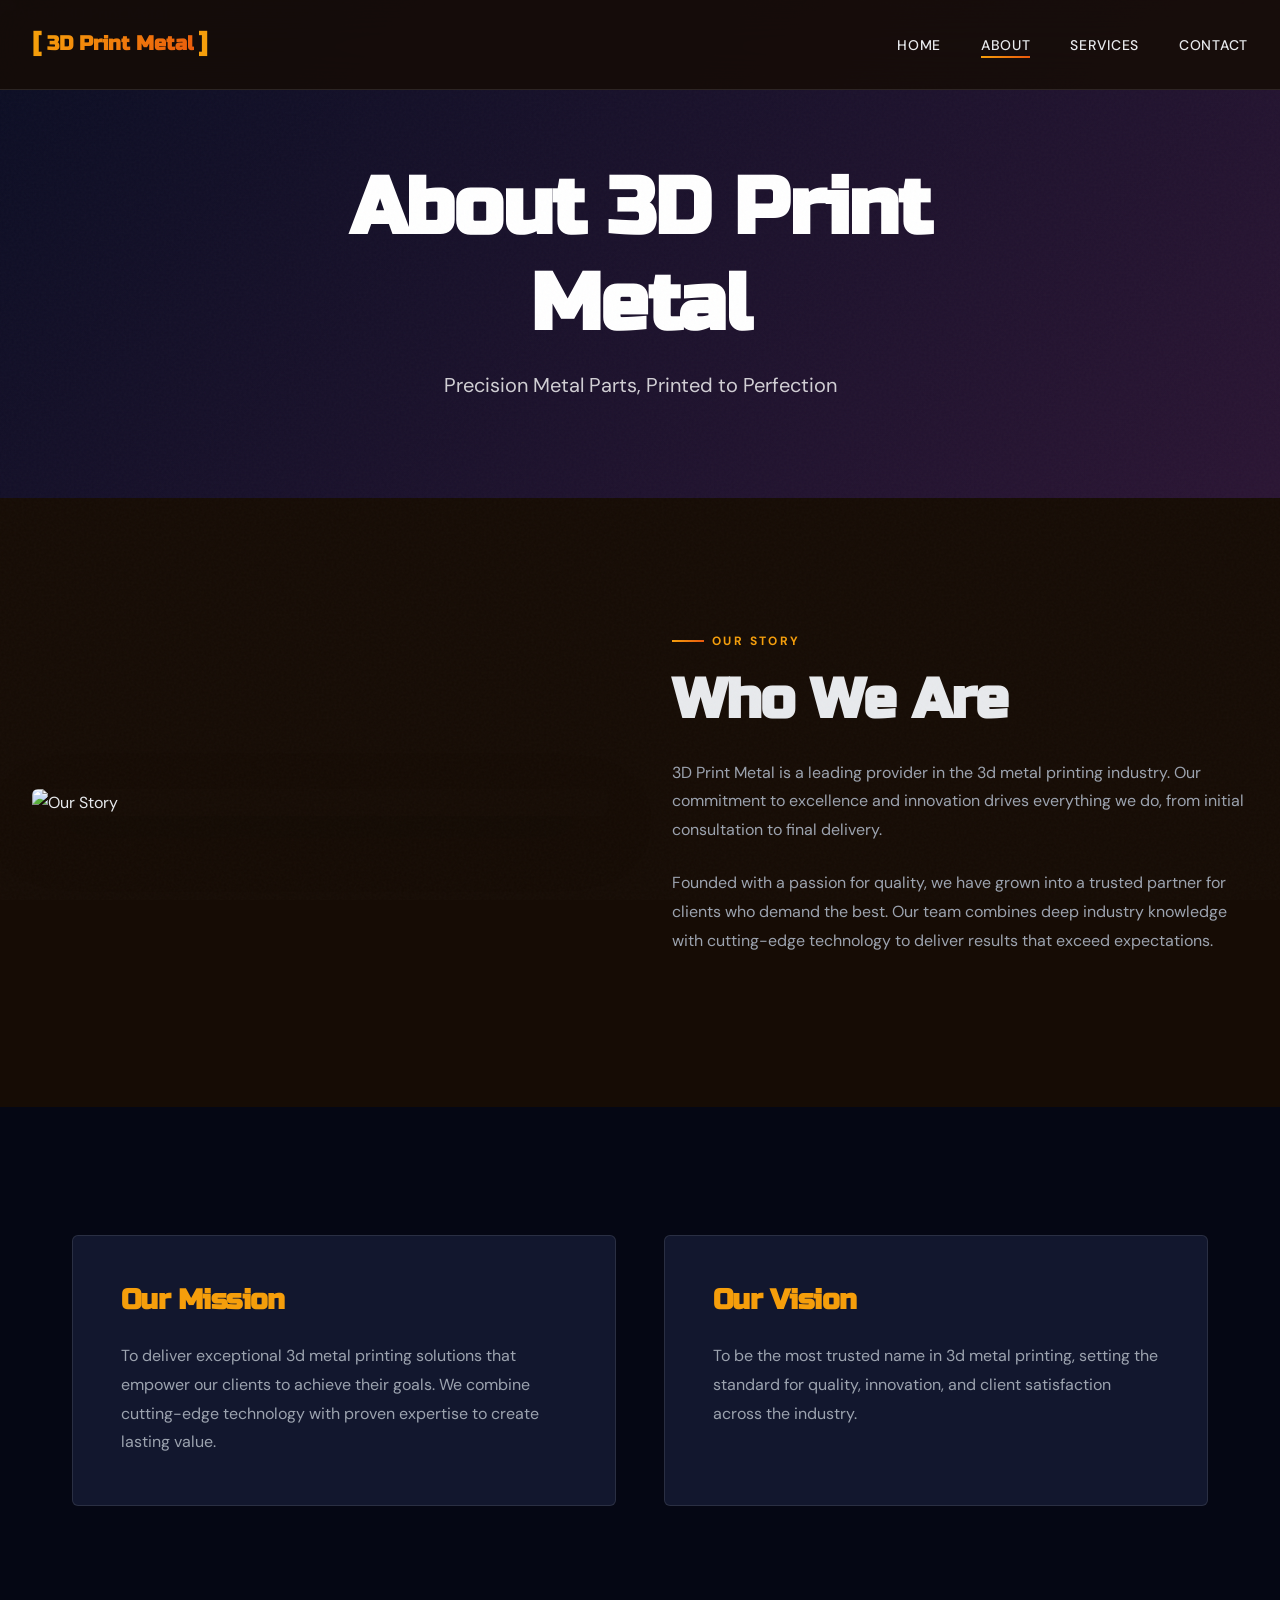
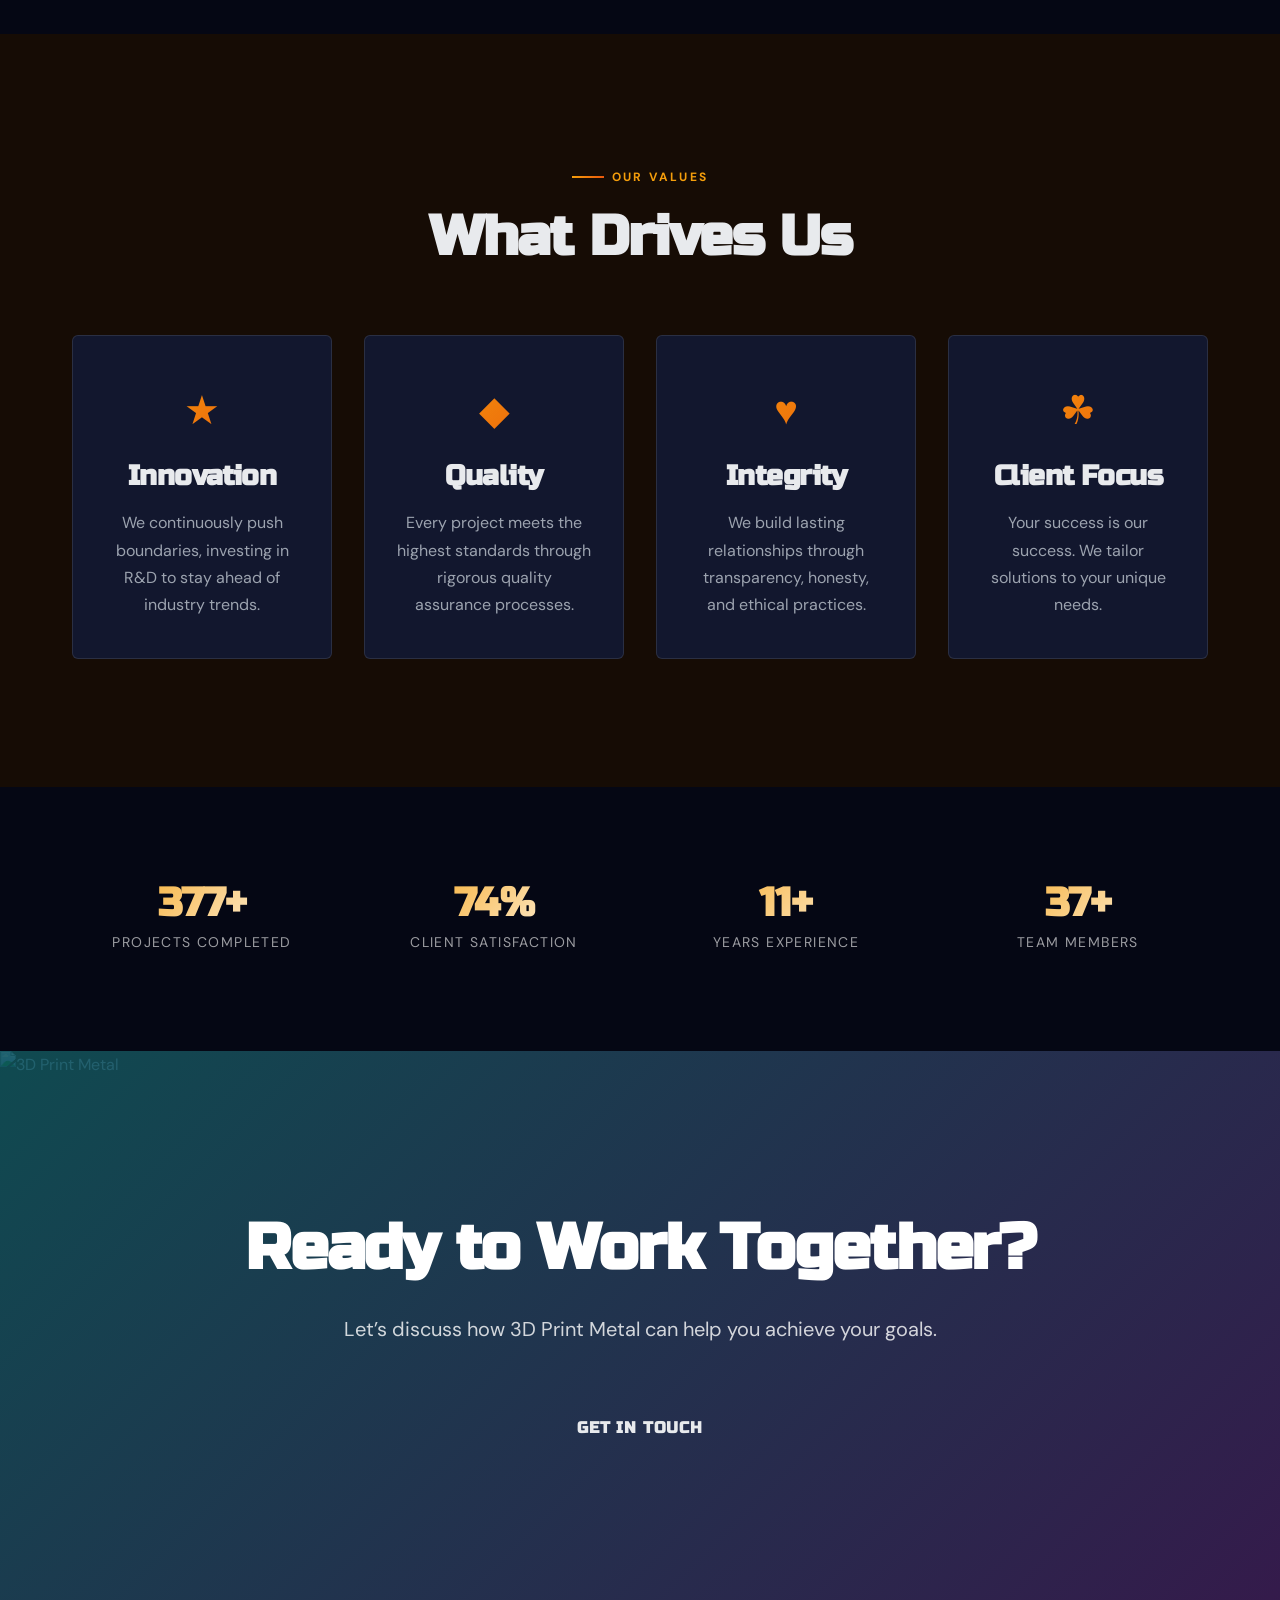
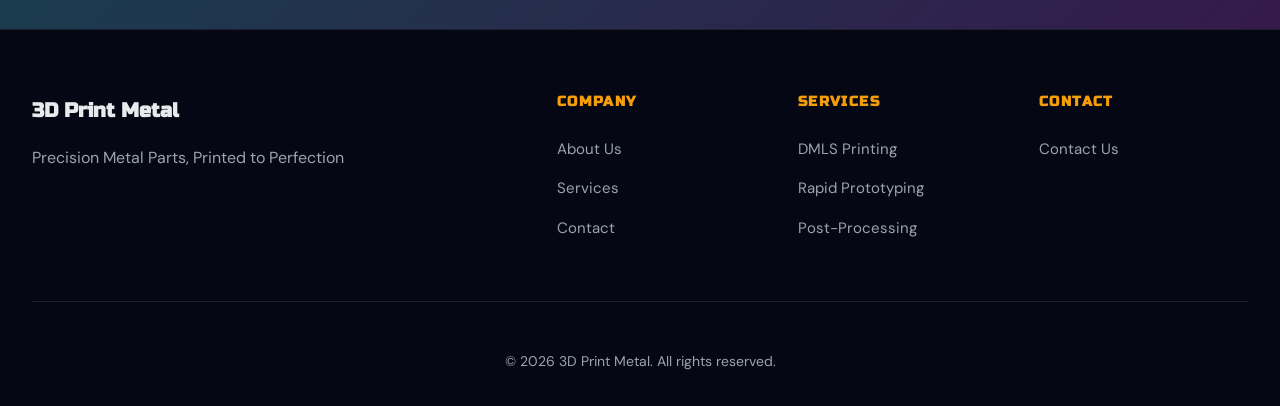
==== commit 92aae954: "Apply Industrial Amber theme (Russo One font, #f59e0b accent) for 3d-print-metal.com" ====
--- a/about.html
+++ b/about.html
@@ -13,7 +13,7 @@
     <title>About 3D Print Metal</title>
     <link rel="preconnect" href="https://fonts.googleapis.com">
     <link rel="preconnect" href="https://fonts.gstatic.com" crossorigin>
-    <link href="https://fonts.googleapis.com/css2?family=Orbitron:wght@400;500;600;700;900&family=Space+Grotesk:wght@300;400;500;600;700&display=swap" rel="stylesheet">
+    <link href="https://fonts.googleapis.com/css2?family=Russo+One&family=DM+Sans:wght@300;400;500;700&display=swap" rel="stylesheet">
     <link rel="stylesheet" href="css/style.css">
 </head>
 <body>
--- a/css/style.css
+++ b/css/style.css
@@ -709,3 +709,16 @@
   border: 1px solid rgba(231, 76, 60, 0.4);
   color: #e74c3c;
 }
+
+/* ===== SITE THEME: Industrial Amber ===== */
+:root {
+    --primary: #f59e0b;
+    --primary-dark: #d97706;
+    --accent: #ea580c;
+    --bg-dark: #160c05;
+    --bg-darker: #0a0502;
+    --bg-card: #201406;
+    --font-heading: 'Russo One', sans-serif;
+    --font-body: 'DM Sans', sans-serif;
+}
+.site-header { background: rgba(22,12,5,0.85); }
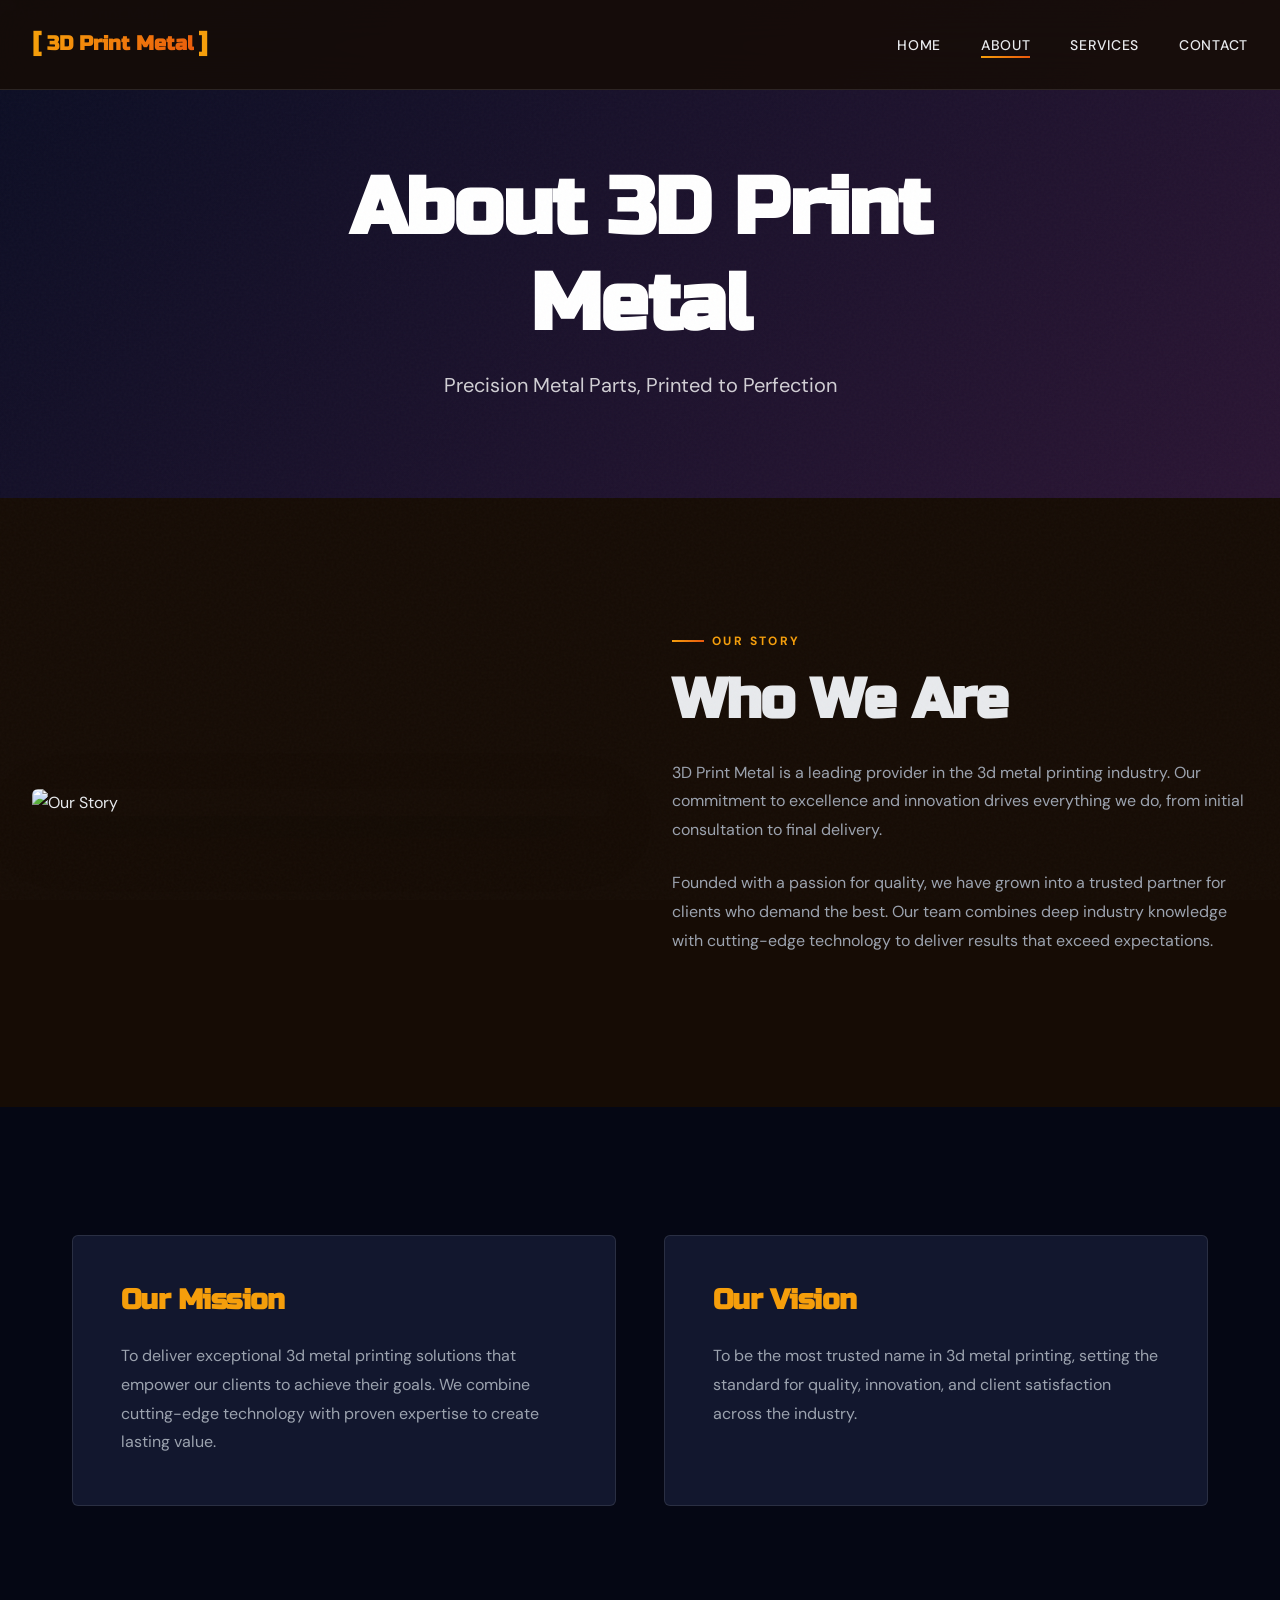
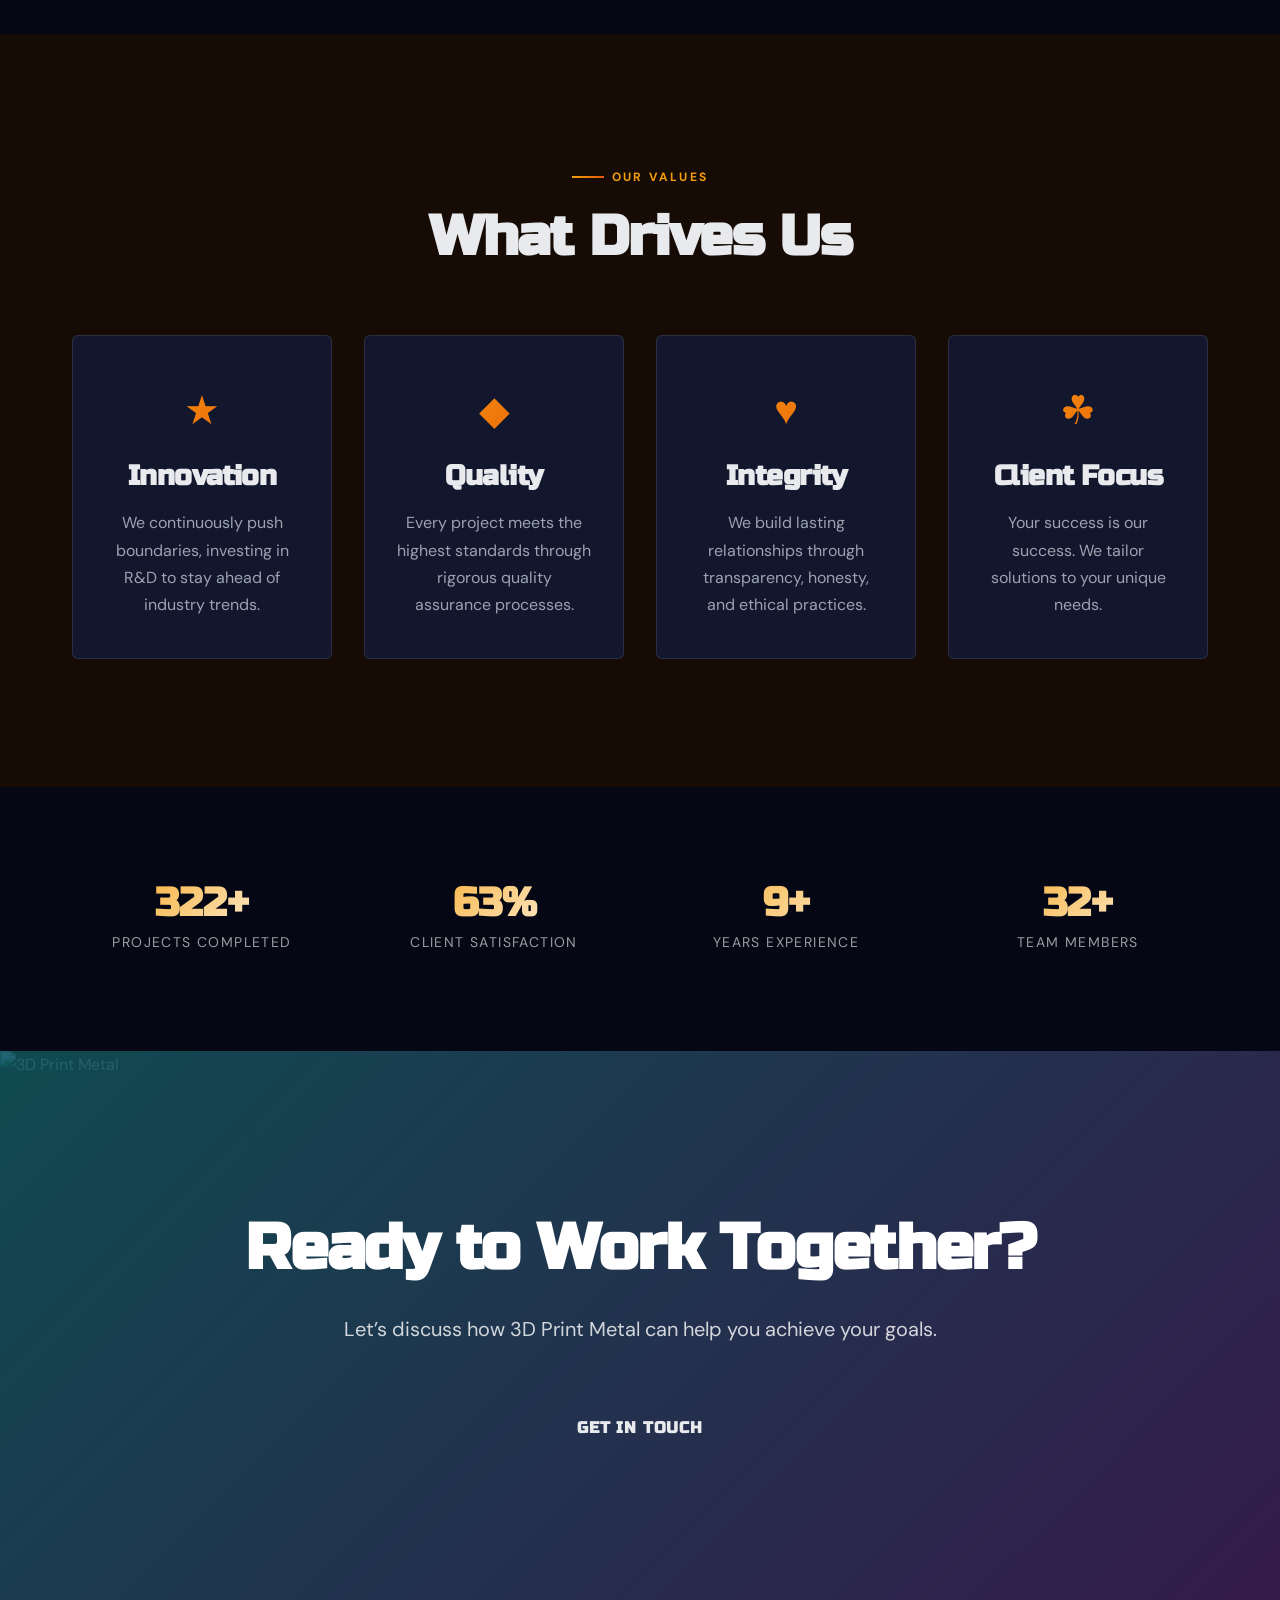
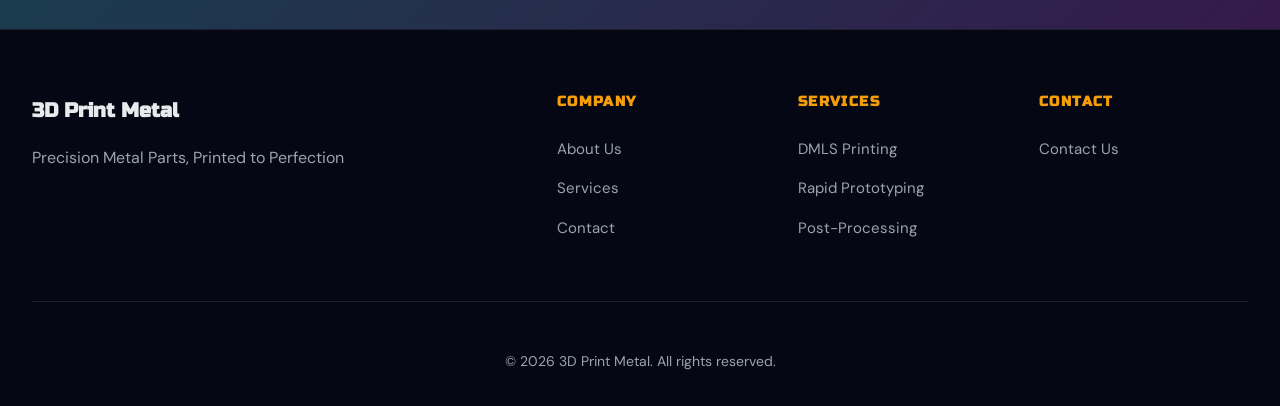
==== commit adea245e: "Set og:image to local metal photo for 3d-print-metal.com" ====
--- a/about.html
+++ b/about.html
@@ -9,7 +9,7 @@
     <meta property="og:description" content="Learn about 3D Print Metal - Precision Metal Parts, Printed to Perfection">
     <meta name="author" content="Max Davis, Ben Stagl, Ally Reza - ChiLab Studio">
     <meta property="og:type" content="website">
-    <meta property="og:image" content="https://images.unsplash.com/photo-1563520239648-a24e51d4b570?w=600&q=80">
+    <meta property="og:image" content="https://3d-print-metal.com/images/17-quality-inspection.png">
     <title>About 3D Print Metal</title>
     <link rel="preconnect" href="https://fonts.googleapis.com">
     <link rel="preconnect" href="https://fonts.gstatic.com" crossorigin>
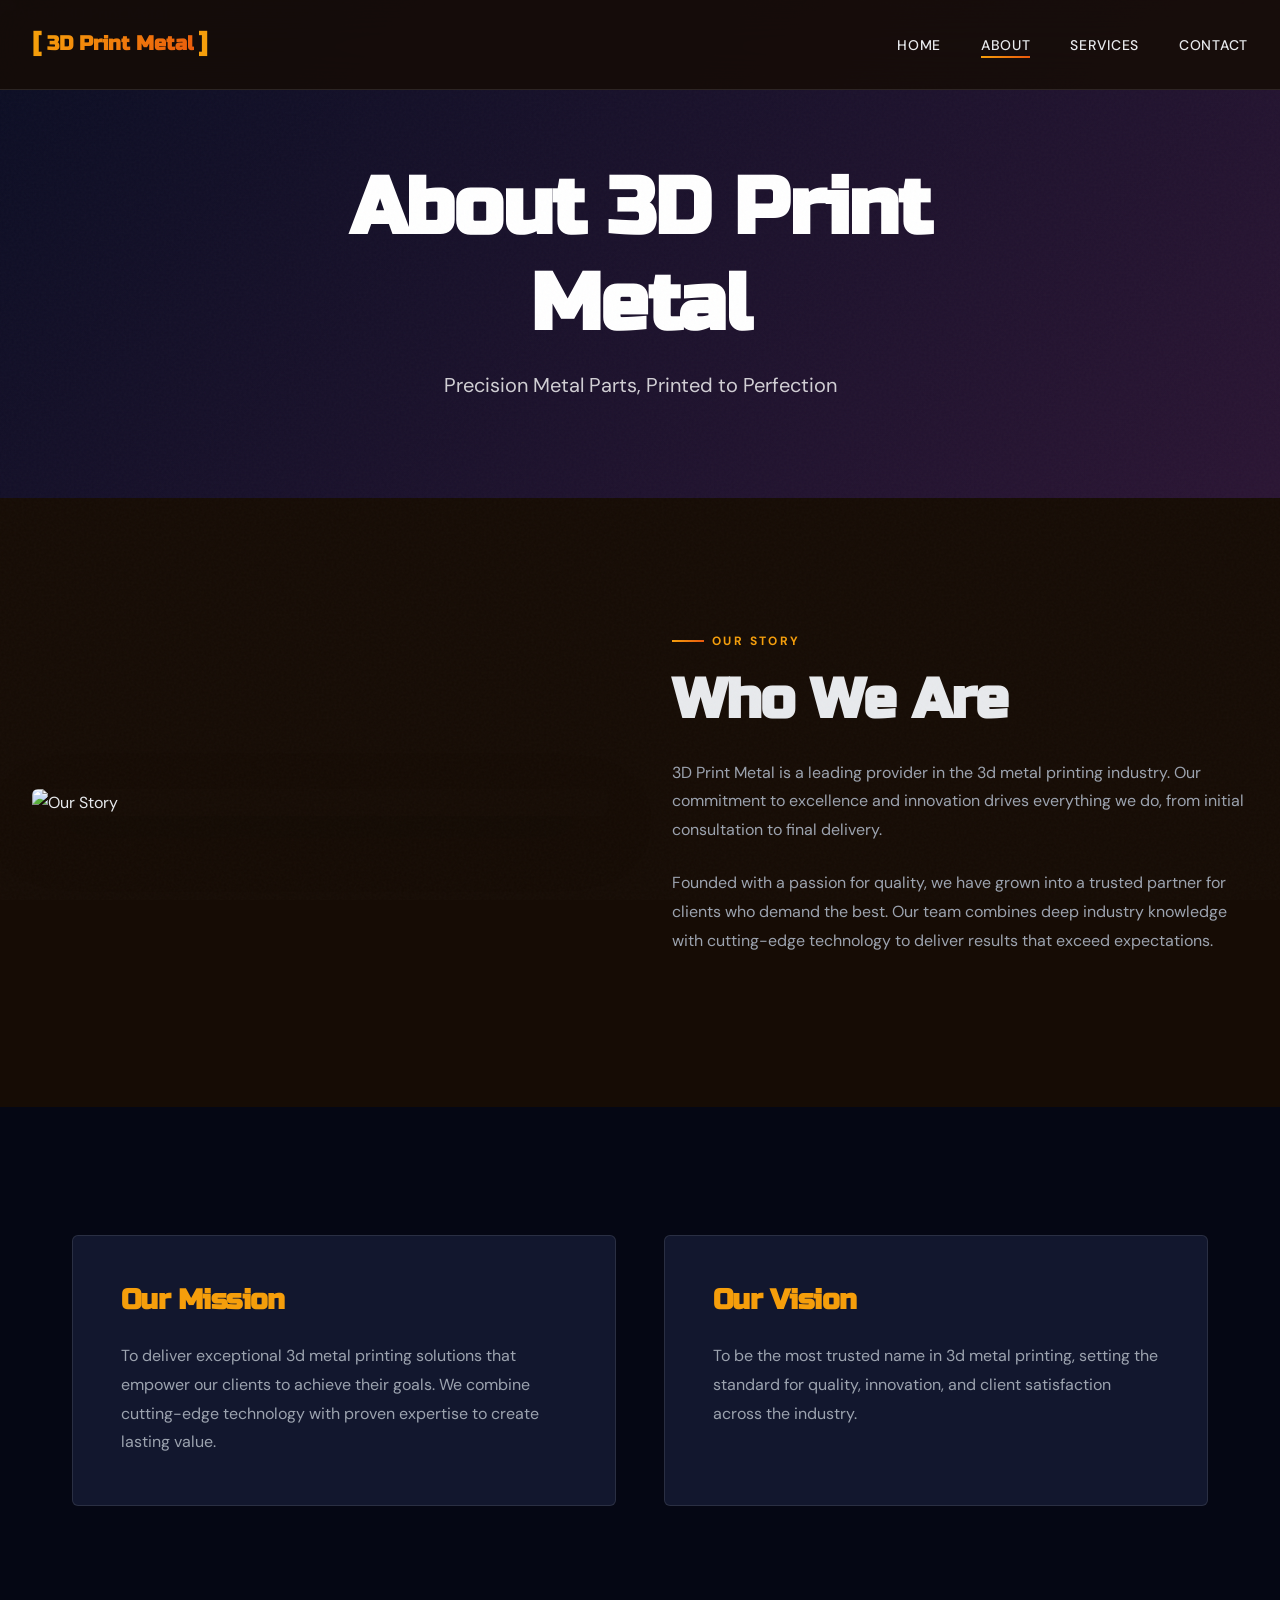
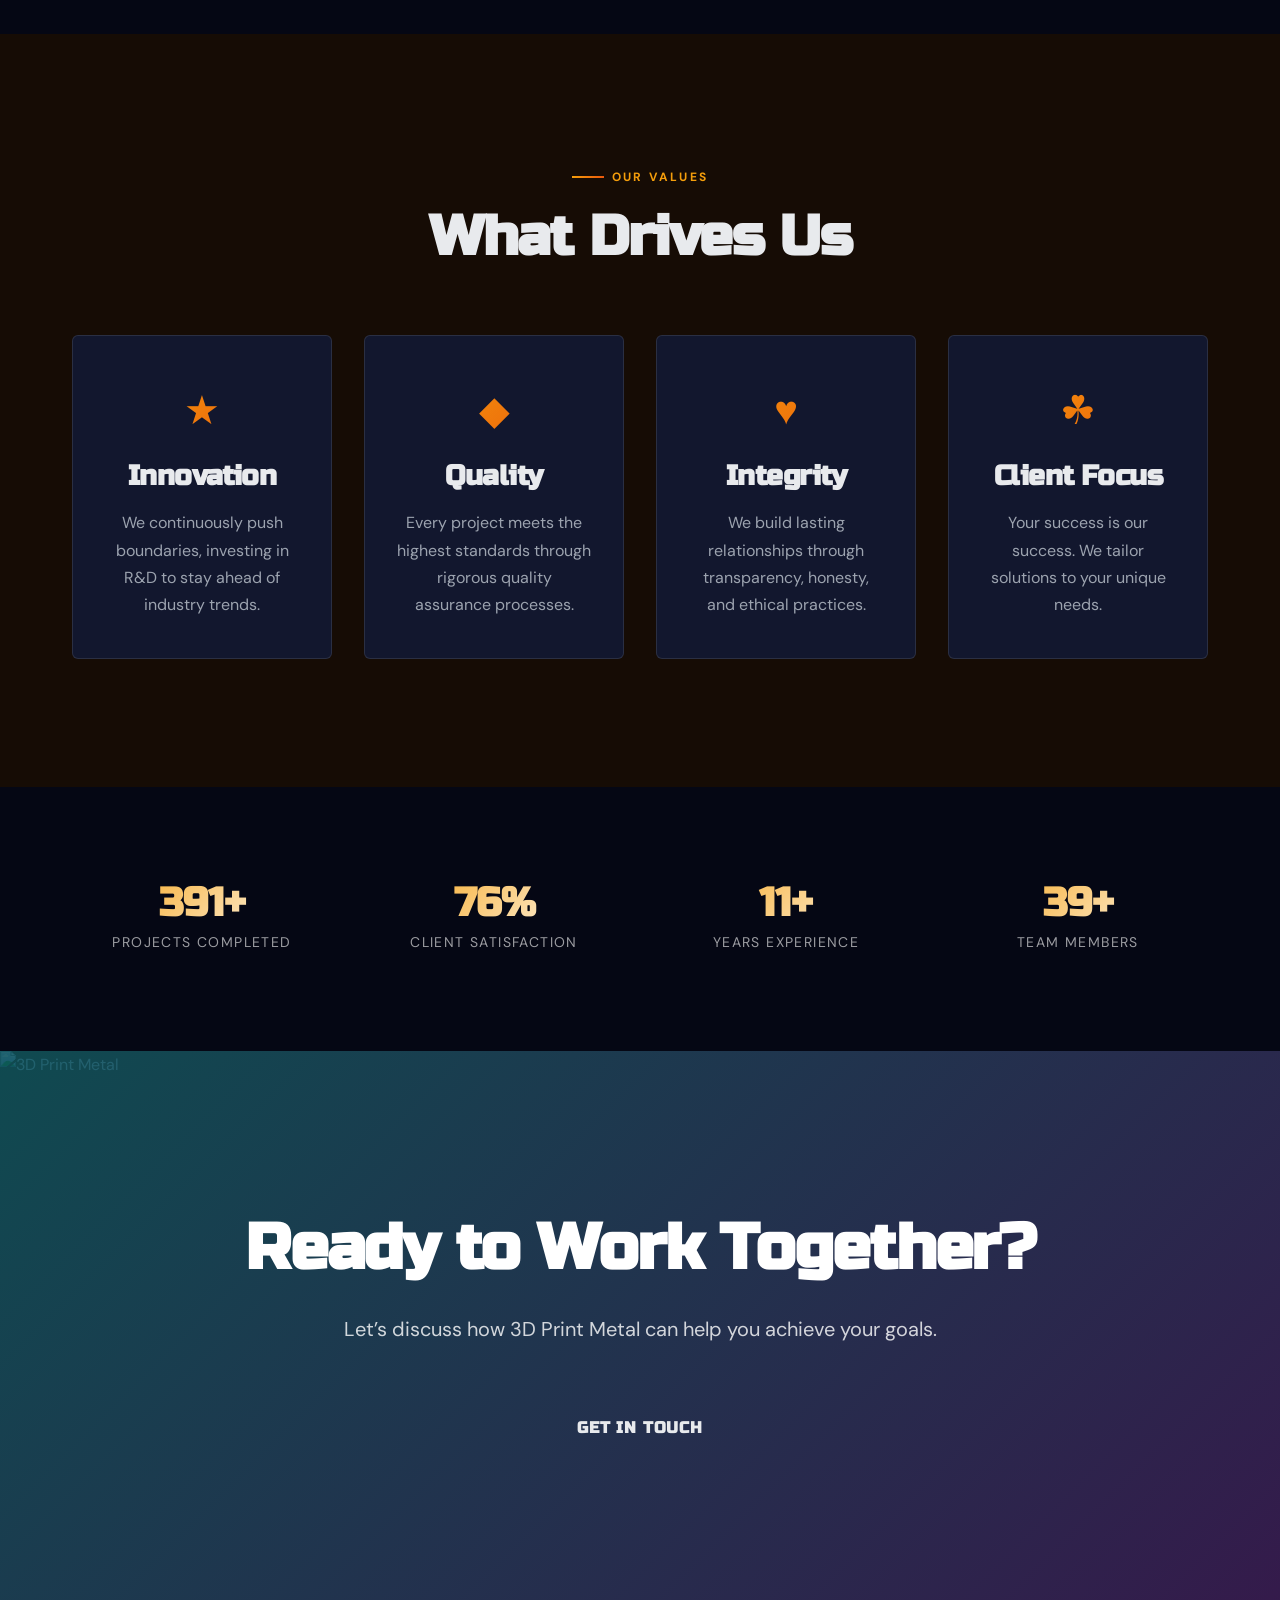
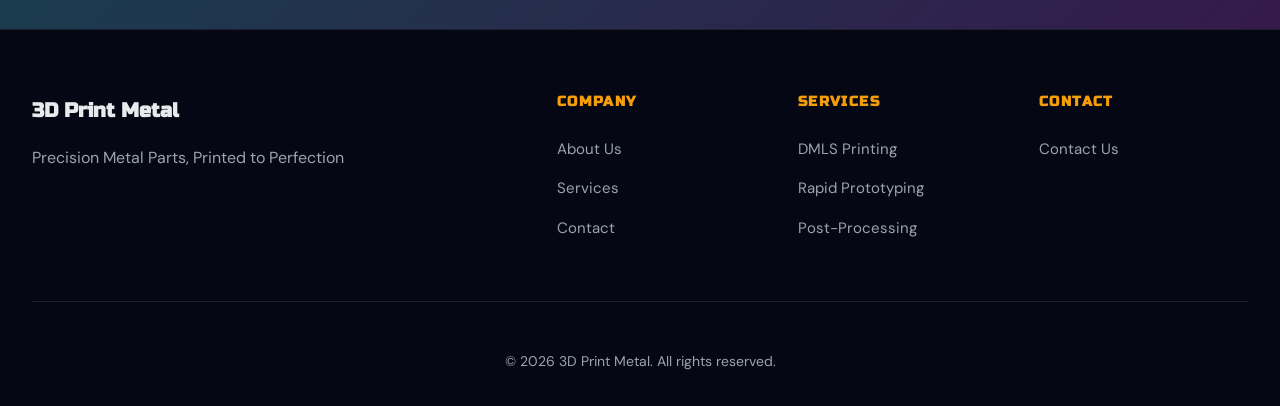
==== commit d21cd49c: "Replace Unsplash images with local metal photos for 3d-print-metal.com" ====
--- a/about.html
+++ b/about.html
@@ -43,7 +43,7 @@
     <main>
         <section class="page-hero">
             <div class="page-hero-bg">
-                <img src="https://images.unsplash.com/photo-1563520239648-a24e51d4b570?w=600&q=80" alt="About 3D Print Metal" loading="lazy">
+                <img src="images/10-dmls-machine-interior.png" alt="About 3D Print Metal" loading="lazy">
                 <div class="page-hero-overlay"></div>
             </div>
             <div class="page-hero-content">
@@ -56,7 +56,7 @@
             <div class="container-wide">
                 <div class="story-grid">
                     <div class="story-image animate-in">
-                        <img src="https://images.unsplash.com/photo-1638959492386-f9a68d55c374?w=600&q=80" alt="Our Story" loading="lazy">
+                        <img src="images/01-titanium-turbine.png" alt="Our Story" loading="lazy">
                     </div>
                     <div class="story-content animate-in">
                         <span class="section-label">OUR STORY</span>
@@ -144,7 +144,7 @@
                 <a href="contact.html" class="btn btn-large">Get In Touch</a>
             </div>
             <div class="cta-background">
-                <img src="https://images.unsplash.com/photo-1616427030011-214e41469f40?w=600&q=80" alt="3D Print Metal" loading="lazy">
+                <img src="images/12-build-plate-removal.png" alt="3D Print Metal" loading="lazy">
             </div>
         </section>
     </main>
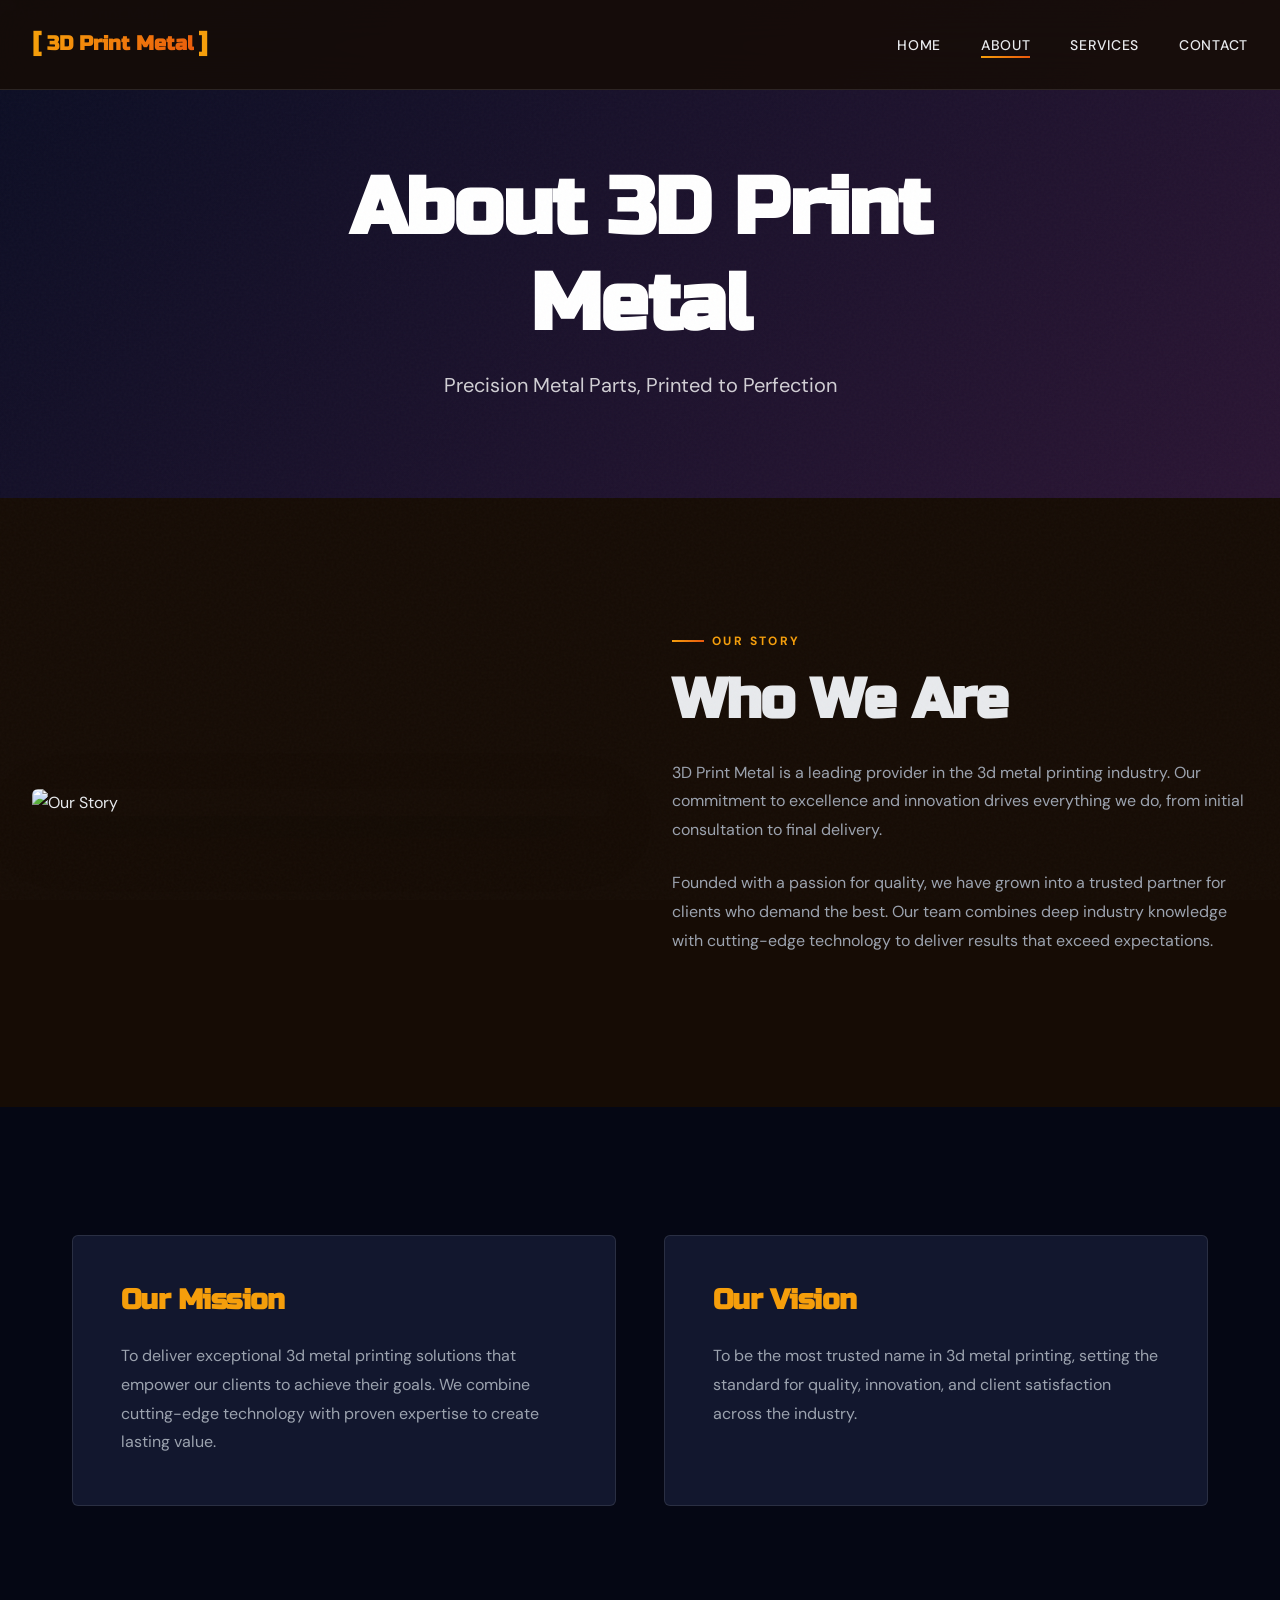
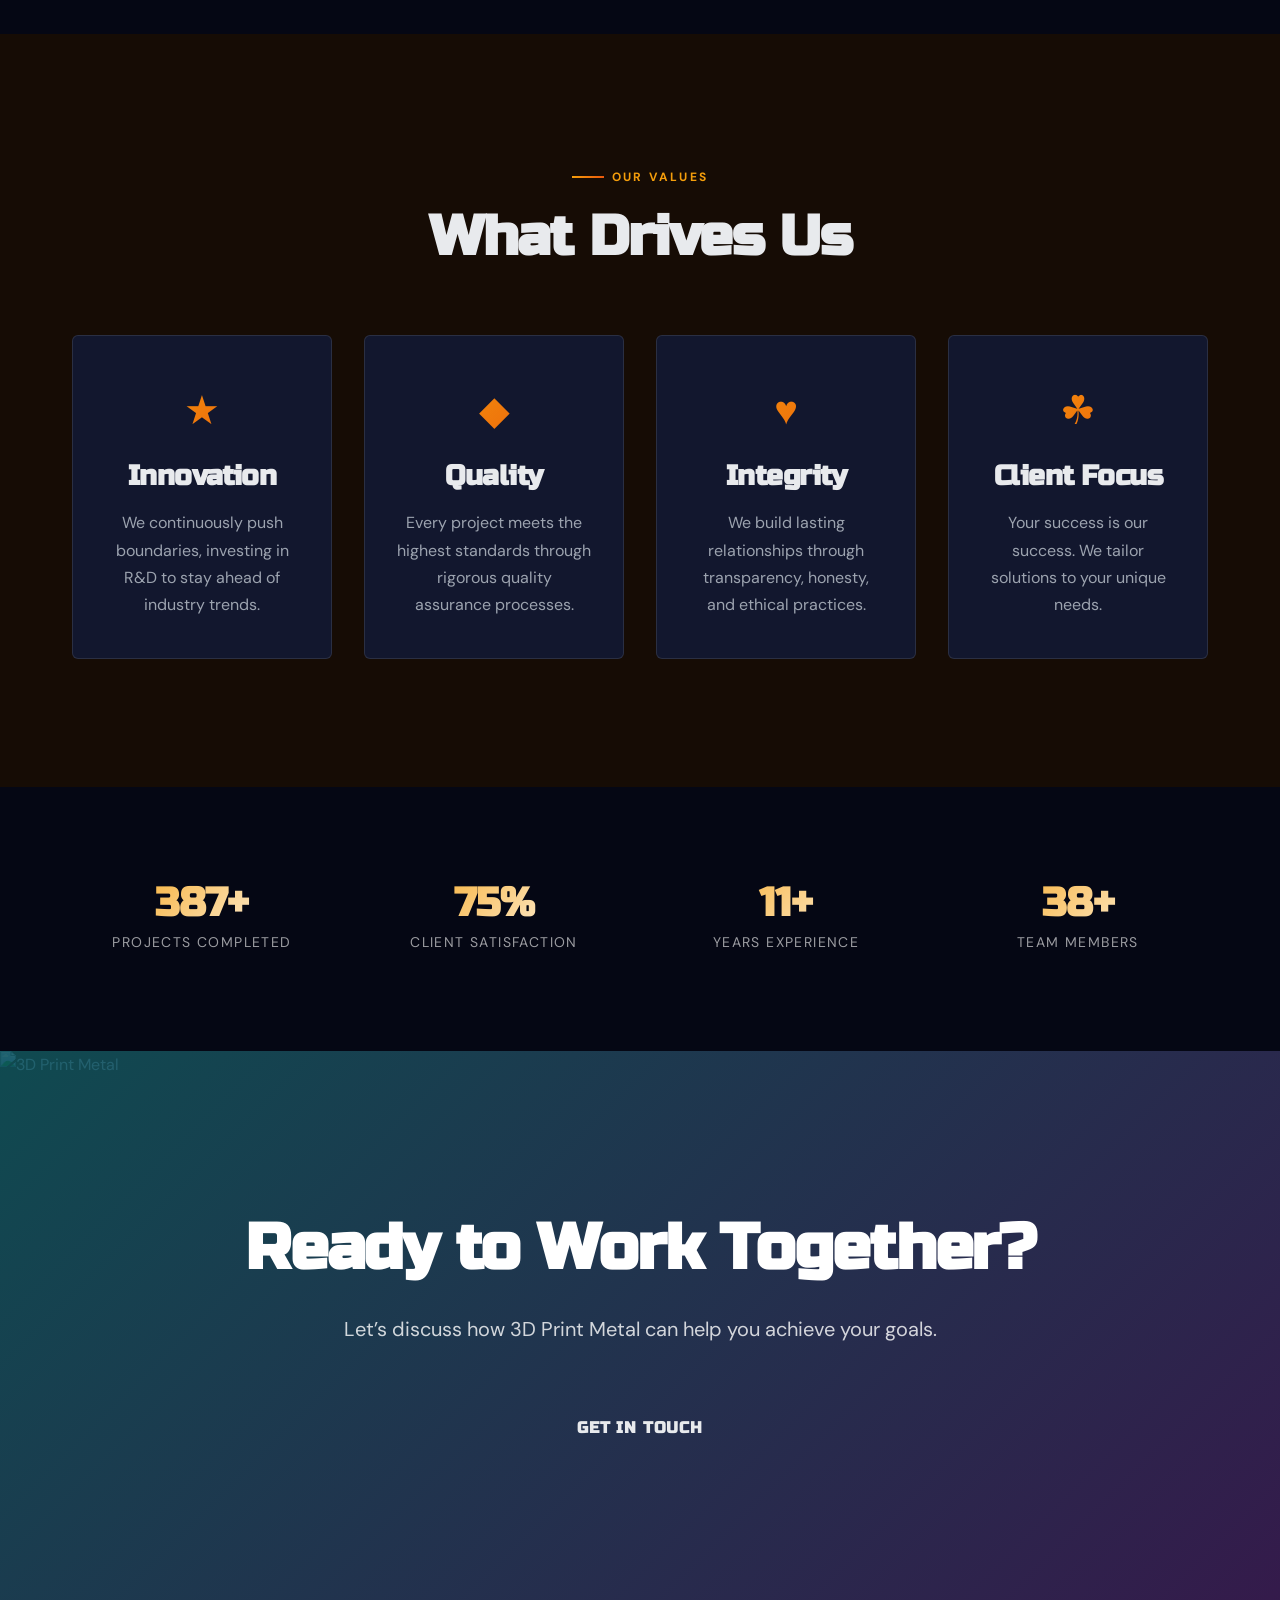
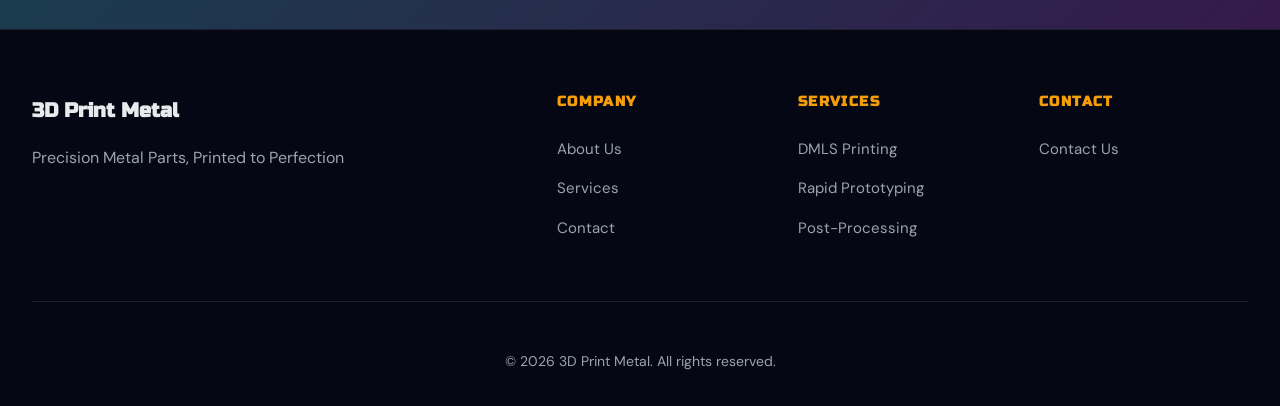
==== commit ec6a6aac: "SEO: add JSON-LD structured data (3d-print-metal.com)" ====
--- a/about.html
+++ b/about.html
@@ -15,6 +15,61 @@
     <link rel="preconnect" href="https://fonts.gstatic.com" crossorigin>
     <link href="https://fonts.googleapis.com/css2?family=Russo+One&family=DM+Sans:wght@300;400;500;700&display=swap" rel="stylesheet">
     <link rel="stylesheet" href="css/style.css">
+<script type="application/ld+json">
+[
+  {
+    "@context": "https://schema.org",
+    "@type": "Organization",
+    "name": "3D Print Metal",
+    "url": "https://3d-print-metal.com",
+    "description": "Learn about 3D Print Metal - Precision Metal Parts, Printed to Perfection",
+    "contactPoint": {
+      "@type": "ContactPoint",
+      "contactType": "customer service",
+      "url": "https://3d-print-metal.com/contact.html"
+    }
+  },
+  {
+    "@context": "https://schema.org",
+    "@type": "WebSite",
+    "name": "3D Print Metal",
+    "url": "https://3d-print-metal.com"
+  },
+  {
+    "@context": "https://schema.org",
+    "@type": "Service",
+    "name": "DMLS Printing",
+    "provider": {
+      "@type": "Organization",
+      "name": "3D Print Metal",
+      "url": "https://3d-print-metal.com"
+    },
+    "url": "https://3d-print-metal.com/services.html"
+  },
+  {
+    "@context": "https://schema.org",
+    "@type": "Service",
+    "name": "Rapid Prototyping",
+    "provider": {
+      "@type": "Organization",
+      "name": "3D Print Metal",
+      "url": "https://3d-print-metal.com"
+    },
+    "url": "https://3d-print-metal.com/services.html"
+  },
+  {
+    "@context": "https://schema.org",
+    "@type": "Service",
+    "name": "Post-Processing",
+    "provider": {
+      "@type": "Organization",
+      "name": "3D Print Metal",
+      "url": "https://3d-print-metal.com"
+    },
+    "url": "https://3d-print-metal.com/services.html"
+  }
+]
+</script>
 </head>
 <body>
     <div class="grain-overlay"></div>
